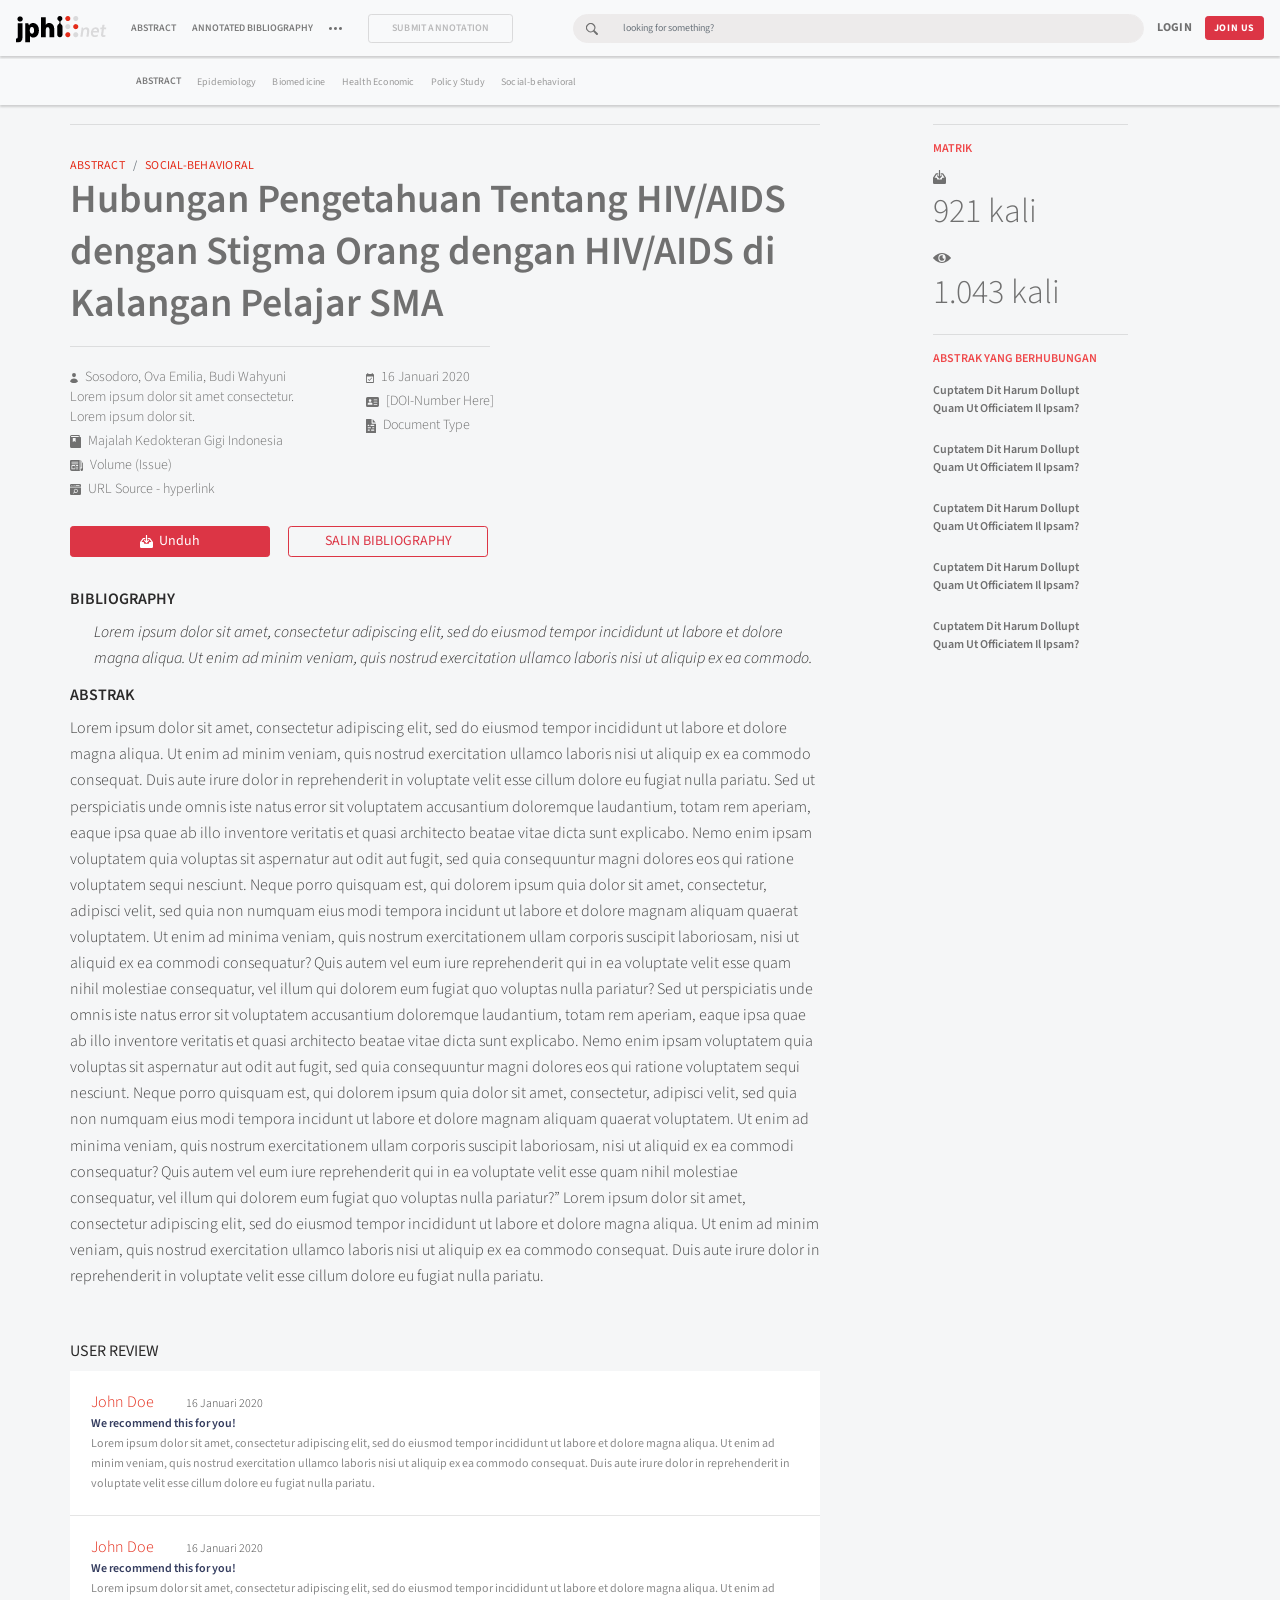
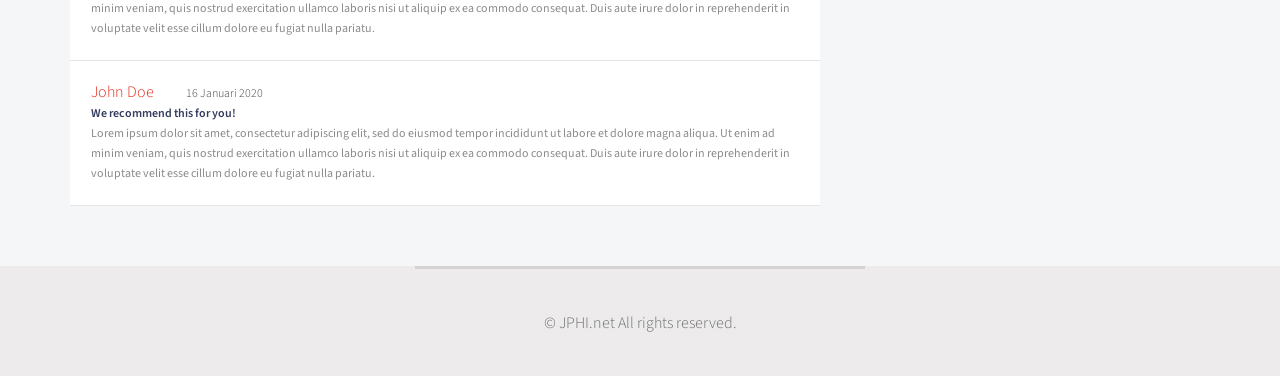
==== abstract-detail.html @ 27f38711 "update" ====
<!doctype html>
<html lang="en">
  <head>
    <!-- Required meta tags -->
    <meta charset="utf-8">
    <meta name="viewport" content="width=device-width, initial-scale=1, shrink-to-fit=no">

    <!-- Bootstrap CSS -->
    <link rel="stylesheet" href="https://stackpath.bootstrapcdn.com/bootstrap/4.4.1/css/bootstrap.min.css" integrity="sha384-Vkoo8x4CGsO3+Hhxv8T/Q5PaXtkKtu6ug5TOeNV6gBiFeWPGFN9MuhOf23Q9Ifjh" crossorigin="anonymous">
    
    <!-- my css -->
		<link rel="stylesheet" href="css/index.css">
		<link rel="stylesheet" href="css/detail.css">
    <link rel="stylesheet" href="css/header-footer.css">

    <!-- font source Sans pro -->
    <link href="https://fonts.googleapis.com/css?family=Source+Sans+Pro:200,200i,300,300i,400,400i,600,600i,700,700i,900,900i&display=swap" rel="stylesheet">
    <title>DETAIL</title>
 

  </head>

  <body>

      <!-- header 1 -->
      <nav class="navbar navbar-expand-lg navbar-light bg-light main-nav">
        <a class="navbar-brand" href="index.html">
          <img src="img/logo/Group 12.png" alt="" srcset="">
        </a>
        <button class="navbar-toggler" type="button" data-toggle="collapse" data-target="#navbarSupportedContent" aria-controls="navbarSupportedContent" aria-expanded="false" aria-label="Toggle navigation">
          <span class="navbar-toggler-icon"></span>
        </button>
      
        <div class="collapse navbar-collapse" id="navbarSupportedContent">
          <ul class="navbar-nav mr-auto">
            <li class="nav-item active">
              <a class="nav-link" href="#">ABSTRACT <span class="sr-only">(current)</span></a>
            </li>
            <li class="nav-item">
              <a class="nav-link" href="#">ANNOTATED BIBLIOGRAPHY </a>
            </li>
            <li class="nav-item">
              <a class="nav-link" href="#"><img src="img/Group 13.png" alt="" srcset=""></a>
            </li>
            <button type="button" class="btn btn-outline-secondary btn-sm">SUBMIT ANNOTATION</button>
          </ul>
          <form class="form-inline my-2 my-lg-0 w-50 ">
            <div class="input-group">
              <div class="input-group-prepend">
                <div class="input-group-text "><i><img src="img/search-icon.svg" alt=""></i></div>
              </div>
              <input type="search" class="form-control "  placeholder="looking for something?">
            </div>
          </form>
          <button type="button" class="btn btn-link ">LOGIN</button>
          <button type="button" class="btn btn-danger btn-sm btn-join-us">JOIN US</button>
        </div>
      </nav>
      <!-- end header 1 -->
  
      <!-- header 2 -->
      <nav class="navbar navbar-expand-lg navbar-light bg-light sub-nav">
        <button class="navbar-toggler" type="button" data-toggle="collapse" data-target="#navbarSupportedContent" aria-controls="navbarSupportedContent" aria-expanded="false" aria-label="Toggle navigation">
          <span class="navbar-toggler-icon"></span>
        </button>
      
        <div class="collapse navbar-collapse" id="navbarSupportedContent">
          <ul class="navbar-nav mr-auto">
            <li class="nav-item active">
              <a class="nav-link" href="#">ABSTRACT <span class="sr-only">(current)</span></a>
            </li>
            <li class="nav-item">
              <a class="nav-link" href="Epidemiology.html">Epidemiology</a>
            </li>
            <li class="nav-item">
              <a class="nav-link" href="#">Biomedicine</a>
            </li>
            <li class="nav-item">
              <a class="nav-link" href="#">Health Economic</a>
            </li>
            <li class="nav-item">
              <a class="nav-link" href="#">Policy Study</a>
            </li>
            <li class="nav-item">
              <a class="nav-link" href="#">Social-behavioral</a>
            </li>
           
          </ul>
          <ul class="navbar-nav ml-auto popular-search">
            <li class="nav-item active">
              <a class="nav-link" href="#">POPULAR SEARCH <span class="sr-only">(current)</span></a>
            </li>
            <li class="nav-item">
              <a class="nav-link" href="#">Epidemiology</a>
            </li>
            <li class="nav-item">
              <a class="nav-link" href="#">Biomedicine</a>
            </li>
            <li class="nav-item">
              <a class="nav-link" href="#">Health Economic</a>
            </li>
            <li class="nav-item">
              <a class="nav-link" href="#">Policy Study</a>
            </li>
            <li class="nav-item">
              <a class="nav-link" href="#">Social-behavioral</a>
            </li>
          </ul>
        </div>
      </nav>
      <!-- end header 2 -->
    
      <section class="artikel">
        <div class="container">
					<div class="row">
						<div class="col-md-8">
							<hr>

							<!-- Nav -->
							<nav aria-label="breadcrumb">
								<ol class="breadcrumb">
									<li class="breadcrumb-item">ABSTRACT</li>
									<li class="breadcrumb-item active" aria-current="page">SOCIAL-BEHAVIORAL</li>
								</ol>
							</nav>
							<!-- END NAV -->

							<h1>Hubungan Pengetahuan Tentang HIV/AIDS dengan Stigma Orang dengan HIV/AIDS di Kalangan Pelajar SMA</h1>
              <hr class="space-title">
              <div class="d-flex bd-highlight">
                <div class="bd-highlight mr-5 w-30 ">
                  <ul class="list-unstyled ">
                    <li class="list-item"><i><img src="img/autor.svg" alt="" srcset=""></i>Sosodoro, Ova Emilia,  Budi Wahyuni Lorem  ipsum  dolor sit amet consectetur.  Lorem  ipsum dolor sit.</li>
                    <li class="list-item"><i><img src="img/majalah.svg" alt="" srcset=""></i>Majalah Kedokteran Gigi Indonesia </li>
                    <li class="list-item"><i><img src="img/newspaper.svg" alt="" srcset=""></i>Volume (Issue)</li>
                    <li class="list-item"><i><img src="img/website.svg" alt="" srcset=""></i>URL Source - hyperlink</li>
                  </ul>
                </div>
                <div class="bd-highlight mb-auto">
                  <ul class="list-unstyled">
                    <li class="list-item"><i><img src="img/date.svg" alt="" srcset=""></i>16 Januari 2020</li>
                    <li class="list-item"><i><img src="img/id-card.svg" alt="" srcset=""></i>[DOI-Number Here]</li>
                    <li class="list-item"><i><img src="img/document.svg" alt="" srcset=""></i>Document Type</li>
                  </ul>
                </div>
              </div>
              <!-- <ul class="list-unstyled">
                <li class="list-item" id="autor"><i><img src="img/autor.svg" alt="" srcset=""></i>Sosodoro, Ova Emilia, Budi Wahyuni Lorem ipsum dolor sit Lorem, ipsum dolor. amet consectetur. Lorem ipsum dolor sit.</li>
              </ul> -->
							<button type="button" class="btn btn-danger btn-sm"><i><img src="img/download-light.svg" alt="" srcset=""></i>Unduh</button>
              <button type="button" class="btn btn-outline-danger btn-sm">SALIN BIBLIOGRAPHY</button>
              <h6 class="biblio">BIBLIOGRAPHY</h6>
              <p class="p-biblio pl-4">
                Lorem ipsum dolor sit amet, consectetur adipiscing elit, sed do eiusmod tempor incididunt ut labore et dolore magna aliqua. Ut enim ad minim veniam, quis nostrud exercitation ullamco laboris nisi ut aliquip ex ea commodo.
              </p>
							<h6 class="abstrak">ABSTRAK</h6>
							<p>Lorem ipsum dolor sit amet, consectetur adipiscing elit, sed do eiusmod tempor incididunt ut labore et dolore 
								magna aliqua. Ut enim ad minim veniam, quis nostrud exercitation ullamco laboris nisi ut aliquip ex ea commodo 
								consequat. Duis aute irure dolor in reprehenderit in voluptate velit esse cillum dolore eu fugiat nulla pariatu.
								
								Sed ut perspiciatis unde omnis iste natus error sit voluptatem accusantium doloremque laudantium, totam rem 
								aperiam, eaque ipsa quae ab illo inventore veritatis et quasi architecto beatae vitae dicta sunt explicabo. Nemo 
								enim ipsam voluptatem quia voluptas sit aspernatur aut odit aut fugit, sed quia consequuntur magni dolores eos 
								qui ratione voluptatem sequi nesciunt. Neque porro quisquam est, qui dolorem ipsum quia dolor sit amet, 
								consectetur, adipisci velit, sed quia non numquam eius modi tempora incidunt ut labore et dolore magnam 
								aliquam quaerat voluptatem. Ut enim ad minima veniam, quis nostrum exercitationem ullam corporis suscipit 
								laboriosam, nisi ut aliquid ex ea commodi consequatur? Quis autem vel eum iure reprehenderit qui in ea voluptate 
								velit esse quam nihil molestiae consequatur, vel illum qui dolorem eum fugiat quo voluptas nulla pariatur? Sed ut 
								perspiciatis unde omnis iste natus error sit voluptatem accusantium doloremque laudantium, totam rem aperiam, 
								eaque ipsa quae ab illo inventore veritatis et quasi architecto beatae vitae dicta sunt explicabo. Nemo enim ipsam 
								voluptatem quia voluptas sit aspernatur aut odit aut fugit, sed quia consequuntur magni dolores eos qui ratione 
								voluptatem sequi nesciunt. Neque porro quisquam est, qui dolorem ipsum quia dolor sit amet, consectetur, 
								adipisci velit, sed quia non numquam eius modi tempora incidunt ut labore et dolore magnam aliquam quaerat 
								voluptatem. Ut enim ad minima veniam, quis nostrum exercitationem ullam corporis suscipit laboriosam, nisi ut 
								aliquid ex ea commodi consequatur? Quis autem vel eum iure reprehenderit qui in ea voluptate velit esse quam 
								nihil molestiae consequatur, vel illum qui dolorem eum fugiat quo voluptas nulla pariatur?”
								
								Lorem ipsum dolor sit amet, consectetur adipiscing elit, sed do eiusmod tempor incididunt ut labore et dolore 
								magna aliqua. Ut enim ad minim veniam, quis nostrud exercitation ullamco laboris nisi ut aliquip ex ea commodo 
								consequat. Duis aute irure dolor in reprehenderit in voluptate velit esse cillum dolore eu fugiat nulla pariatu.
                </p>
              <section id="user-review">
                <h4 class="user-review-title">USER REVIEW</h4>
                 <div class="user-review">
                   <ul class="list-unstyled list-inline">
                     <li class="user list-inline-item">John Doe</li>
                     <li class="date list-inline-item">16 Januari 2020</li>
                   </ul>
                   <p> <span>We recommend this for you!</span> <br>  
                    Lorem ipsum dolor sit amet, consectetur adipiscing elit, sed do eiusmod tempor incididunt ut labore et dolore magna aliqua. Ut enim ad 
                    minim veniam, quis nostrud exercitation ullamco laboris nisi ut aliquip ex ea commodo consequat. Duis aute irure dolor in reprehenderit in 
                    voluptate velit esse cillum dolore eu fugiat nulla pariatu.</p>
                    <hr>
                 </div>
                 <div class="user-review">
                  <ul class="list-unstyled list-inline">
                    <li class="user list-inline-item">John Doe</li>
                    <li class="date list-inline-item">16 Januari 2020</li>
                  </ul>
                  <p> <span>We recommend this for you!</span> <br> 
                   Lorem ipsum dolor sit amet, consectetur adipiscing elit, sed do eiusmod tempor incididunt ut labore et dolore magna aliqua. Ut enim ad 
                   minim veniam, quis nostrud exercitation ullamco laboris nisi ut aliquip ex ea commodo consequat. Duis aute irure dolor in reprehenderit in 
                   voluptate velit esse cillum dolore eu fugiat nulla pariatu.</p>
                   <hr>
                </div> 
                <div class="user-review">
                  <ul class="list-unstyled list-inline">
                    <li class="user list-inline-item">John Doe</li>
                    <li class="date list-inline-item">16 Januari 2020</li>
                  </ul>
                  <p> <span>We recommend this for you!</span> <br> 
                   Lorem ipsum dolor sit amet, consectetur adipiscing elit, sed do eiusmod tempor incididunt ut labore et dolore magna aliqua. Ut enim ad 
                   minim veniam, quis nostrud exercitation ullamco laboris nisi ut aliquip ex ea commodo consequat. Duis aute irure dolor in reprehenderit in 
                   voluptate velit esse cillum dolore eu fugiat nulla pariatu.</p>
                   <hr>
                </div>  
              </section>
            </div>
            


						<!-- MATRIK -->
						<div class="col-md-2 offset-md-1 matrik">
							<hr>
							<h5 >MATRIK</h5>
							<i><img src="img/download-matrik.svg" alt="" srcset=""></i>
							<h3>921 kali</h3>
							<i><img src="img/eye.svg" alt="" srcset=""></i>
							<h3>1.043 kali</h3>
							<hr>
							<h5 class="abstrak">ABSTRAK YANG BERHUBUNGAN</h5>
							<h6>Cuptatem Dit Harum Dollupt 
								Quam Ut Officiatem Il Ipsam?
							</h6>
							<h6>Cuptatem Dit Harum Dollupt 
								Quam Ut Officiatem Il Ipsam?
							</h6>
							<h6>Cuptatem Dit Harum Dollupt 
								Quam Ut Officiatem Il Ipsam?
							</h6>
							<h6>Cuptatem Dit Harum Dollupt 
								Quam Ut Officiatem Il Ipsam?
							</h6>
							<h6>Cuptatem Dit Harum Dollupt 
								Quam Ut Officiatem Il Ipsam?
							</h6>
						</div>
						<!-- END MATRIK -->
					</div>
        </div>
      </section>
      

    <!-- footer -->
    <footer>
      <div class="container">
        <hr>
        <div class="row justify-content-md-center ">
          <div class="col-md-auto align-items-center">
            <h3>© JPHI.net All rights reserved.</h3>
          </div>
        </div>
      </div>
    </footer>
    <!-- end footer -->
			
			<script src="https://code.jquery.com/jquery-3.4.1.slim.min.js" integrity="sha384-J6qa4849blE2+poT4WnyKhv5vZF5SrPo0iEjwBvKU7imGFAV0wwj1yYfoRSJoZ+n" crossorigin="anonymous"></script>
			<script src="https://cdn.jsdelivr.net/npm/popper.js@1.16.0/dist/umd/popper.min.js" integrity="sha384-Q6E9RHvbIyZFJoft+2mJbHaEWldlvI9IOYy5n3zV9zzTtmI3UksdQRVvoxMfooAo" crossorigin="anonymous"></script>
			<script src="https://stackpath.bootstrapcdn.com/bootstrap/4.4.1/js/bootstrap.min.js" integrity="sha384-wfSDF2E50Y2D1uUdj0O3uMBJnjuUD4Ih7YwaYd1iqfktj0Uod8GCExl3Og8ifwB6" crossorigin="anonymous"></script>
  </body>
---- css/index.css ----
body{
    font-family: 'Source Sans Pro'; 
    background-color: #F5F6F7 !important;
}

#homepage{
    background-color: #F5F6F7 !important;
}


/* LANDING */
.jumbotron{
    background-image: url(/img/landing-index.png);
    height: 528px;
}

.landing .container-fluid{
    padding-left: 0;
    padding-right: 0;
}

.landing .media-body h5{
    font-family: 'Source Sans Pro';
    font-size: 12px;
    font-weight: 600;
    font-stretch: normal;
    font-style: normal;
    line-height: 1.42;
    letter-spacing: normal;
    text-align: left;
    color: #68b4d0;
}

.landing .media-body h1{
    font-family: 'Source Sans Pro';
    font-size: 64px;
    font-weight: 300;
    line-height: 1.44;
    text-align: left;
    color: #ffffff !important;
} 

.landing .media-body h6{
    font-family: 'Source Sans Pro';
    font-size: 10px;
    font-weight: 600;
    line-height: 1.3;
    text-align: right;
    color: #ffffff !important ;
}

.landing .landing-title{
    font-family: 'Source Sans Pro';
    font-size: 12px;
    line-height: 1.33;
    text-align: left;
    color: #ffffff !important;
}

.landing .title{
    margin-top: 84px;
}

.landing .media h1 {
    margin-bottom: 0;
}

.landing .media h5 {
    margin-bottom: 0;
}


.landing input{
    font-family: 'Source Sans Pro';
    font-size: 16px;
    line-height: 1.38;
    color: #7b7b7b !important;
}

.landing .read-more h6{
    font-family: 'Source Sans Pro';
    margin-top: 90px;
    font-size: 10px;
    font-weight: 600;
    line-height: 1.3;
    color: #edebeb !important;
    margin-bottom: auto;
}

.landing .read-more h6 span{
    font-family: 'Source Sans Pro';
    font-size: 10px;
    font-weight: normal;
    line-height: 1.3;
    color: #edebeb !important;
}
/* 
.landing .co-md-2{
    padding-left: 0 !important;
    padding-right: 0 !important;
} */

.main-search{
    margin-top: 35px;
}

 .main-search .input-group-text{
    background-color: #ffffff;
    border-top-left-radius:20px ;
    border-bottom-left-radius: 20px;
    border-color: #ffffff;
}

.main-search .form-control{
    border-top-right-radius: 20px;
    border-bottom-right-radius: 20px;
    border-color: #ffffff;
}
/* END LANDING */

/* NEW ENTRY */
.new-entry h3{
    font-family: 'Source Sans Pro';
    font-size: 24px;
    font-weight: bold;
    line-height: 1.46;
    text-align: left;
    color: #32a4ce !important;
}

.new-entry img{
    width: 11px;
}

.new-entry button{
    height: 24px;
    font-family: 'Source Sans Pro';
    font-size: 10px;
    line-height: 1.6;
    text-align: left;
    color: #ffffff !important;
    border-radius: 20px;
}

.new-entry .card-title{
    font-family: 'Source Sans Pro';
    font-size: 20px;
    font-weight: 600;
    line-height: 1.25;
    color: #707070 !important;
    margin-bottom: 12px;
}

.new-entry a:hover{
    font-family: 'Source Sans Pro';
    font-size: 20px;
    font-weight: 600;
    line-height: 1.25;
    color: #fc695a !important;
}

.new-entry a{
    font-family: 'Source Sans Pro';
    font-size: 20px;
    font-weight: 600;
    line-height: 1.25;
    color: #707070 !important;
    margin-bottom: 12px;
}

.new-entry .card-footer a:hover{
    font-family: 'Source Sans Pro';
    font-size: 13px;
    font-weight: 600;
    font-stretch: normal;
    font-style: normal;
    line-height: 1.38;
    letter-spacing: normal;
    text-align: left;
    color: #ef494b;
}

.new-entry .card-footer a{
    font-family: 'Source Sans Pro';
    font-size: 13px;
    font-weight: 600;
    font-stretch: normal;
    font-style: normal;
    line-height: 1.38;
    letter-spacing: normal;
    text-align: left;
    color: #ef494b;
    
}

/* .new-entry ul img{
    padding-right: 0.6%;
} */

.new-entry ul a{
    padding-left: 6.4px
}

.new-entry .autor{
    margin-bottom: 0;
}

.new-entry .autor ,.new-entry .date{
    font-family: 'Source Sans Pro';
    font-size: 12px;
    font-weight: 300;
    line-height: 1.42;
    text-align: left;
    color: #707070 !important;
}

.new-entry p{
    font-family: 'Source Sans Pro';
    font-size: 14px;
    font-weight: 300;
    line-height: 1.43;
    color: #707070 !important;
}

.new-entry .list-inline{
    font-family: 'Source Sans Pro';
    font-size: 10px;
    font-weight: 600;
    line-height: 1.3;
    color: #707070 !important;
}

.new-entry .card-body{
    padding: 0;

}

.new-entry .card{
    border: 0;
}

.new-entry .card-footer{
    background-color: #F5F6F7;
    border: 0;
    padding-left: 0;
}

.new-entry .card{
    background-color: #F5F6F7;
}

/* END NEW ENTRY */

/* PAGINATIO */
.pagination .page-link{
    border: 0;
    font-size: 12px;
    line-height: 1.42;
    color: #707070 !important;
}
/* END PAGINATIO */

/* FOOTER */
footer hr{
    width: 450px;
    border-top-width: 3px;
    margin-bottom: 0;
    margin-top: 0;
    padding-bottom: 0;
    padding-top: 0;
}
/* END FOOTER */
---- css/detail.css ----
.navbar{
    box-shadow: 0 2px 2px 0 rgba(0, 0, 0, 0.16) !important;
    margin-bottom: 3px;
}

.sub-nav{
    padding-left: 10%;
}


.popular-search {
    display:none;
}


.artikel .container{
    padding-left: 0;
    padding-right: 0;
}

.artikel .breadcrumb{
    background-color: transparent !important;
    padding-left: 0;
    margin-bottom: 0;
    padding-bottom: 0;
}

.artikel .breadcrumb-item{
    font-family: 'Source Sans Pro';  
    font-size: 12px;
    font-weight: normal;
    font-stretch: normal;
    font-style: normal;
    line-height: 1.42;
    letter-spacing: 0.24px;
    text-align: left;
    color: #e42c1a;
}

.artikel h1{
    font-family: 'Source Sans Pro';
    font-size: 40px;
    font-weight: 600;
    line-height: 1.3;
    color: #707070;
}

.artikel .space-title{
    width: 420px;
    margin-left: 0;
}

.artikel li{
    font-family: 'Source Sans Pro';
    font-size: 14px;
    font-weight: 300;
    line-height: 1.43;
    color: #707070;
}

.artikel li{
    padding-top: 4px;
}

.artikel .w-30{
    width: 33%;
}

.artikel #autor{
    padding-top: 0;
}

.artikel li i{
    padding-right: 6.8px;
}

.artikel .btn-danger, .artikel .btn-outline-danger{
    width: 200px;
    margin-right: 15px;
    margin-top: 27px;
}

.artikel button img{
    padding-right: 6.4px;
}

.artikel h6{
    font-family: 'Source Sans Pro';
    font-size: 16px;
    font-weight: 600;
    line-height: 1.5;
    text-align: left;
    color: #2b2a2a;
}

.artikel #annotated{
    margin-top: 44px;
}

.artikel .p-biblio{
    font-family: 'Source Sans Pro';
    font-size: 16px;
    font-stretch: normal;
    font-style: italic;
    line-height: 1.63;
    letter-spacing: normal;
    text-align: left;
    color: #2b2a2a;
    margin-bottom: 0;
}

.artikel p{
    font-family: 'Source Sans Pro';
    font-size: 16px;
    font-weight: 300;
    line-height: 1.63;
    color: #434343;
    margin-bottom: 50px;
}

.artikel .biblio{
    margin-top: 30px;
}

.artikel .abstrak{
    margin-top: 12px;
}

.artikel ul{
    margin-bottom: 0;
}

.artikel ul .annotated{
    font-family: 'Source Sans Pro';
    font-size: 16px;
    font-weight: 300;
    font-stretch: normal;
    font-style: normal;
    line-height: 1.38;
    letter-spacing: normal;
    text-align: right;
    color: #434343;
}

.artikel ul .user{
    font-family: 'Source Sans Pro';
    font-size: 16px;
    font-weight: 300;
    font-stretch: normal;
    font-style: normal;
    line-height: 1.38;
    letter-spacing: normal;
    text-align: right;
    color: #e42c1a;
}

.artikel ul .institusi{
    font-family: 'Source Sans Pro';
    font-size: 16px;
    font-weight: 300;
    font-stretch: normal;
    font-style: italic;
    line-height: 1.38;
    letter-spacing: normal;
    text-align: right;
    color: #2b2a2a;
}

.matrik{
    padding-left: 0;
    padding-right: 0;
}

.matrik h5{
    font-family: 'Source Sans Pro';
    font-size: 12px;
    font-weight: 600;
    line-height: 1.25;
    color: #EF494B;
}

.matrik h3{
    font-family: 'Source Sans Pro';
    font-size: 34px;
    font-weight: 300;
    line-height: 1.44;
    color: #707070;  
}

.matrik .abstrak{
    margin-bottom: 16px;
}

.matrik h6{
    font-family: 'Source Sans Pro';
    font-size: 12px;
    line-height: 1.5;
    color: #707070;
    padding-right: 10%;
    margin-bottom: 23px;
    margin-top: 0;
}

#user-review{
    margin-bottom: 60px;
}

.user-review h4{
    font-family: 'Source Sans Pro';
    font-size: 16px;
    font-weight: normal;
    font-stretch: normal;
    font-style: normal;
    line-height: 1.5;
    letter-spacing: normal;
    text-align: left;
    color: #2b2a2a;
}

.user-review {
    background-color: #ffffff;
    /* padding: 21px; */
    /* border-top: 1px solid #707070; */
    /* border-bottom: 1px solid #707070; */
}

.user-review-title{
    font-family: 'Source Sans Pro';
    font-size: 16px;
    font-weight: normal;
    font-stretch: normal;
    font-style: normal;
    line-height: 1.5;
    letter-spacing: normal;
    text-align: left;
    color: #2b2a2a;
}

.user-review .user{
    font-family: 'Source Sans Pro';
    font-size: 12px;
    font-weight: normal;
    font-stretch: normal;
    font-style: normal;
    line-height: 2;
    letter-spacing: normal;
    text-align: left;
    color: #e42c1a;
}

.user-review .date{
    font-family: 'Source Sans Pro';
    font-size: 12px;
    font-weight: 300;
    font-stretch: normal;
    font-style: normal;
    line-height: 1.42;
    letter-spacing: normal;
    text-align: left;
    color: #434343;
}

.user-review p{
    font-family: 'Source Sans Pro';
    font-size: 12px;
    font-weight: normal;
    font-stretch: normal;
    font-style: normal;
    line-height: 1.67;
    letter-spacing: normal;
    text-align: left;
    color: #8b8b8b;
    margin-bottom: 0;
    padding-bottom: 21px;
}

.user-review p,  .user-review .user{
    padding-left: 21px;
    padding-right: 21px;
}

.user-review p span {
    font-family: 'Source Sans Pro';
    font-size: 12px;
    font-weight: 600;
    font-stretch: normal;
    font-style: normal;
    line-height: 1.67;
    letter-spacing: normal;
    text-align: left;
    color: #353d5f;
}

.user-review ul{
   padding-top: 16px;
}

.user-review hr{
    margin: 0;
}
---- css/header-footer.css ----
/* ################### HEADER ################# */
.navbar-light .navbar-nav .active>.nav-link{
    font-family: 'Source Sans Pro';
    font-size: 10px;
    font-weight: 600;
    font-stretch: normal;
    font-style: normal;
    line-height: 1.3;
    letter-spacing: normal;
    text-align: left;
    color: #7b7b7b !important;
    /* border-bottom: 1px solid black; */
}

.main-nav .nav-link{
    font-family: 'Source Sans Pro';
    font-size: 10px;
    font-weight: 600;
    line-height: 1.3;
    color: #7b7b7b !important;
  }

.main-nav .btn-link{
    font-family: 'Source Sans Pro';
    font-size: 12px;
    font-weight: bold;
    line-height: 1.42;
    letter-spacing: 0.24px;
    text-align: left;
    color: #707070;
}

.main-nav .img-profil{
    width: 50px;
    border-radius: 50%;
}

.main-nav .btn-profil{
    font-family: 'Source Sans Pro';
    font-size: 12px;
    font-weight: bold;
    font-stretch: normal;
    font-style: normal;
    line-height: 1.42;
    letter-spacing: 0.24px;
    text-align: left;
    color: #707070;
}

.main-nav .btn-join-us{
    font-family: 'Source Sans Pro';
    font-size: 10px;
    font-weight: bold;
    line-height: 1.4;
    letter-spacing: 0.6px;
    text-align: left;
    color: #ffffff;
}


 .main-nav .btn-outline-secondary{
    padding-right: 23px;
    padding-left: 23px;
    font-family: 'Source Sans Pro';
    font-size: 10px;
    font-weight: 600;
    line-height: 1.3;
    letter-spacing: 0.2px;
    color: #b9b9ba !important;
    border-color: #dadadb !important;
    margin-left: 18px;
 }

 .main-nav .input-group{
     width: 100%;
 }

 .main-nav input , .main-nav .input-group-text{
    font-family: 'Source Sans Pro';
    font-size: 10px;
    line-height: 1.4;
    color: #7b7b7b !important;
    background-color: #edebeb;
    border-top-left-radius: 20px;
    border-bottom-left-radius: 20px;
    border-color: #edebeb; ;
 }

 .sub-nav .nav-link{
    font-family: 'Source Sans Pro';
    font-size: 10px;
    line-height: 1.4;
    letter-spacing: 0.2px;
    text-align: left;
    color: #9b9b9b !important;
    
}

.main-nav .form-control{
    border-top-right-radius: 20px;
    border-bottom-right-radius: 20px;
}




/* ###################### END HEADER ################################## */

/* FOOTER */
footer{
    background-color: #edebeb;
    height: 110px;
}

footer h3{
    -webkit-backdrop-filter: blur(30px);
    backdrop-filter: blur(30px);
    font-family: 'Source Sans Pro';
    font-size: 16px;
    font-weight: 300;
    text-align: left;
    color: #707070 !important;
    margin-top: 45px;
}
/* END FOOTER */
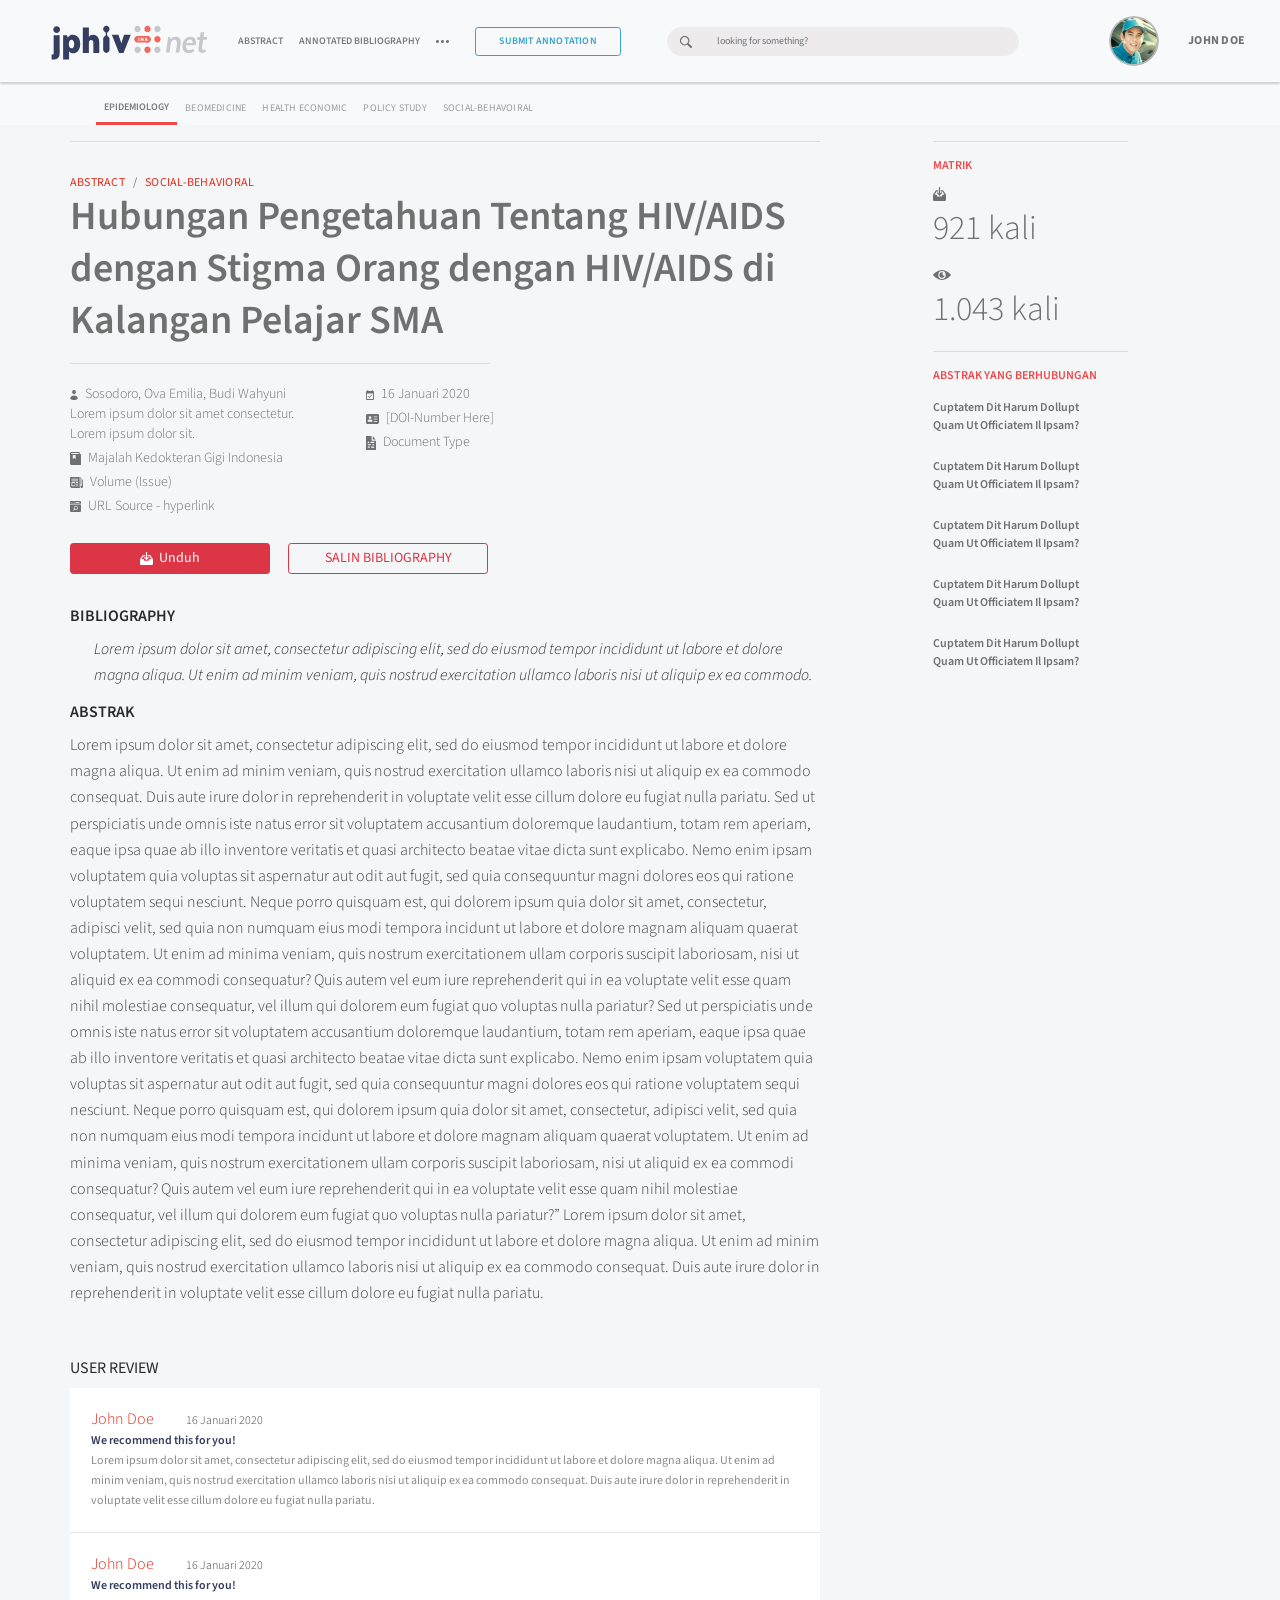
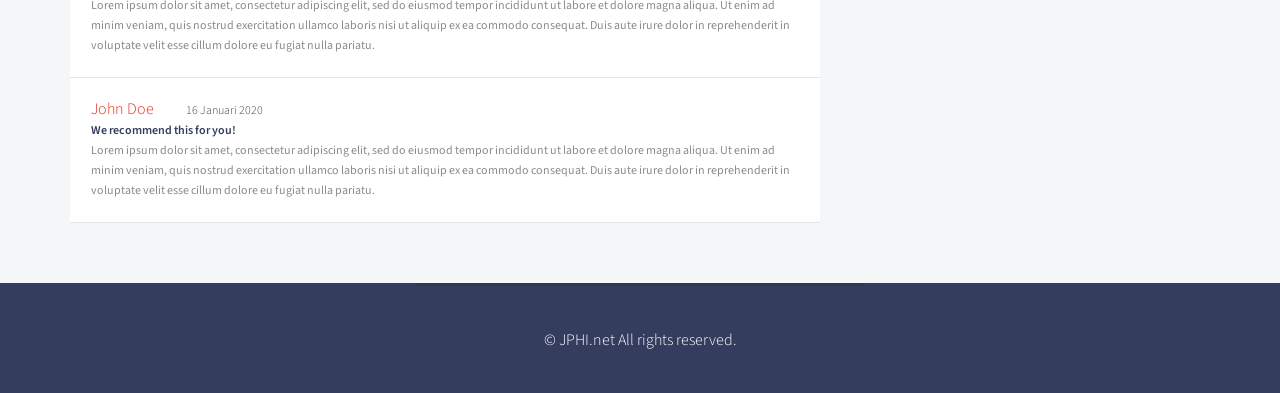
==== commit d0bf8189: "fix navbar" ====
--- a/abstract-detail.html
+++ b/abstract-detail.html
@@ -15,7 +15,7 @@
 
     <!-- font source Sans pro -->
     <link href="https://fonts.googleapis.com/css?family=Source+Sans+Pro:200,200i,300,300i,400,400i,600,600i,700,700i,900,900i&display=swap" rel="stylesheet">
-    <title>DETAIL</title>
+    <title>Abstract Detail</title>
  
 
   </head>
@@ -25,8 +25,69 @@
       <!-- header 1 -->
       <nav class="navbar navbar-expand-lg navbar-light bg-light main-nav">
         <a class="navbar-brand" href="index.html">
-          <img src="img/logo/Group 12.png" alt="" srcset="">
+          <img src="img/logo//JPHIV-INA_LOGO.svg" alt="" srcset="">
         </a>
+        <button class="navbar-toggler" type="button" data-toggle="collapse" data-target="#navbarSupportedContent" aria-controls="navbarSupportedContent" aria-expanded="false" aria-label="Toggle navigation">
+          <span class="navbar-toggler-icon"></span>
+        </button>
+      
+        <div class="collapse navbar-collapse" id="navbarSupportedContent">
+          <ul class="navbar-nav">
+            <li class="nav-item active">
+              <a class="nav-link" href="Abstract.html">ABSTRACT <span class="sr-only">(current)</span></a>
+            </li>
+            <li class="nav-item">
+              <a class="nav-link" href="annotated.html">ANNOTATED BIBLIOGRAPHY </a>
+            </li>
+            <li class="nav-item"><div class="dropdown show dropdown-annotated">
+              <a class="nav-link dropdown-toggle" role="button" id="dropdownAnnotatedLink" data-toggle="dropdown" aria-haspopup="true" aria-expanded="false" href="#"><img src="img/Group 13.png" alt="" srcset=""></a>
+              <div class="dropdown-menu" aria-labelledby="dropdownAnnotatedLink">
+                <a class="dropdown-item" href="overview.html">OVERVIEW</a>
+                <div class="dropdown-divider"></div>
+                <a class="dropdown-item" href="#">PRIVACY POLICY</a>
+                <div class="dropdown-divider"></div>
+                <a class="dropdown-item" href="#">TERMS OF SERVICE</a>
+                <div class="dropdown-divider"></div>
+                <a class="dropdown-item" href="#">FAQ</a>
+                <div class="dropdown-divider"></div>
+                <a class="dropdown-item" href="search-result-page.html">Search Result Page</a>
+                <div class="dropdown-divider"></div>
+                <a class="dropdown-item" href="search-result-tag.html">Search Tag Result Page</a>
+                <div class="dropdown-divider"></div>
+                <a class="dropdown-item" href="abstract-detail.html">Abstract Detail</a>
+                <div class="dropdown-divider"></div>
+                <a class="dropdown-item" href="annotated-detail.html">Annotated Detail</a>
+              </div>
+            </div>
+            </li>
+            <button type="button" class="btn btn-outline-secondary btn-sm">SUBMIT ANNOTATION</button>
+          </ul>
+          <form class="form-inline my-2 my-lg-0 " id="search-main-nav">
+            <div class="input-group">
+              <div class="input-group-prepend">
+                <div class="input-group-text "><i><img src="img/search-icon.svg" alt=""></i></div>
+              </div>
+              <input type="search" class="form-control "  placeholder="looking for something?">
+            </div>
+          </form>
+          
+          <div class="dropdown show dropdown-img-profil">
+            <a class="nav-link dropdown-toggle" role="button" id="dropdownAnnotatedLink" data-toggle="dropdown" aria-haspopup="true" aria-expanded="false" href="#"><img class="img-profil" src="img/img-profil.jpg" alt="" srcset=""></a>
+            <div class="dropdown-menu" aria-labelledby="dropdownAnnotatedLink">
+              <a class="dropdown-item" href="#">PROFILE</a>
+              <div class="dropdown-divider"></div>
+              <a class="dropdown-item" href="#">LOG OUT</a>
+            </div>
+          </div>
+          <button type="button" class="btn btn-link btn-profil ">JOHN DOE</button>
+        </div>
+      </nav>
+      <!-- end header 1 -->
+  
+    <!-- header 2 -->
+    <nav class="navbar navbar-expand-lg navbar-light bg-light sub-nav">
+      <div class="container">
+
         <button class="navbar-toggler" type="button" data-toggle="collapse" data-target="#navbarSupportedContent" aria-controls="navbarSupportedContent" aria-expanded="false" aria-label="Toggle navigation">
           <span class="navbar-toggler-icon"></span>
         </button>
@@ -34,57 +95,20 @@
         <div class="collapse navbar-collapse" id="navbarSupportedContent">
           <ul class="navbar-nav mr-auto">
             <li class="nav-item active">
-              <a class="nav-link" href="#">ABSTRACT <span class="sr-only">(current)</span></a>
-            </li>
-            <li class="nav-item">
-              <a class="nav-link" href="#">ANNOTATED BIBLIOGRAPHY </a>
-            </li>
-            <li class="nav-item">
-              <a class="nav-link" href="#"><img src="img/Group 13.png" alt="" srcset=""></a>
-            </li>
-            <button type="button" class="btn btn-outline-secondary btn-sm">SUBMIT ANNOTATION</button>
-          </ul>
-          <form class="form-inline my-2 my-lg-0 w-50 ">
-            <div class="input-group">
-              <div class="input-group-prepend">
-                <div class="input-group-text "><i><img src="img/search-icon.svg" alt=""></i></div>
-              </div>
-              <input type="search" class="form-control "  placeholder="looking for something?">
-            </div>
-          </form>
-          <button type="button" class="btn btn-link ">LOGIN</button>
-          <button type="button" class="btn btn-danger btn-sm btn-join-us">JOIN US</button>
-        </div>
-      </nav>
-      <!-- end header 1 -->
-  
-      <!-- header 2 -->
-      <nav class="navbar navbar-expand-lg navbar-light bg-light sub-nav">
-        <button class="navbar-toggler" type="button" data-toggle="collapse" data-target="#navbarSupportedContent" aria-controls="navbarSupportedContent" aria-expanded="false" aria-label="Toggle navigation">
-          <span class="navbar-toggler-icon"></span>
-        </button>
-      
-        <div class="collapse navbar-collapse" id="navbarSupportedContent">
-          <ul class="navbar-nav mr-auto">
-            <li class="nav-item active">
-              <a class="nav-link" href="#">ABSTRACT <span class="sr-only">(current)</span></a>
-            </li>
-            <li class="nav-item">
-              <a class="nav-link" href="Epidemiology.html">Epidemiology</a>
-            </li>
-            <li class="nav-item">
-              <a class="nav-link" href="#">Biomedicine</a>
-            </li>
-            <li class="nav-item">
-              <a class="nav-link" href="#">Health Economic</a>
-            </li>
-            <li class="nav-item">
-              <a class="nav-link" href="#">Policy Study</a>
-            </li>
-            <li class="nav-item">
-              <a class="nav-link" href="#">Social-behavioral</a>
-            </li>
-           
+              <a class="nav-link" href="#">EPIDEMIOLOGY <span class="sr-only">(current)</span></a>
+            </li>
+            <li class="nav-item">
+              <a class="nav-link" href="#">BEOMEDICINE</a>
+            </li>
+            <li class="nav-item">
+              <a class="nav-link" href="#">HEALTH ECONOMIC</a>
+            </li>
+            <li class="nav-item">
+              <a class="nav-link" href="#">POLICY STUDY</a>
+            </li>
+            <li class="nav-item">
+              <a class="nav-link" href="#">SOCIAL-BEHAVOIRAL</a>
+            </li>
           </ul>
           <ul class="navbar-nav ml-auto popular-search">
             <li class="nav-item active">
@@ -107,8 +131,9 @@
             </li>
           </ul>
         </div>
-      </nav>
-      <!-- end header 2 -->
+      </div>
+    </nav>
+    <!-- end header 2 -->
     
       <section class="artikel">
         <div class="container">
--- a/css/index.css
+++ b/css/index.css
@@ -2,6 +2,15 @@
 body{
     font-family: 'Source Sans Pro'; 
     background-color: #F5F6F7 !important;
+}
+
+.main-nav .form-inline{
+    width: 30%;
+    margin-right: 0 !important;
+}
+
+.sub-nav{
+    padding-left: 3% !important;
 }
 
 #homepage{
@@ -94,6 +103,10 @@
     font-weight: normal;
     line-height: 1.3;
     color: #edebeb !important;
+}
+
+.landing .jumbotron-fluid{
+    border-bottom: 5px solid #fc695a;
 }
 /* 
 .landing .co-md-2{
--- a/css/detail.css
+++ b/css/detail.css
@@ -1,8 +1,3 @@
-.navbar{
-    box-shadow: 0 2px 2px 0 rgba(0, 0, 0, 0.16) !important;
-    margin-bottom: 3px;
-}
-
 .sub-nav{
     padding-left: 10%;
 }
--- a/css/header-footer.css
+++ b/css/header-footer.css
@@ -1,5 +1,100 @@
+body{
+    background-color: #F5F6F7;
+}
+
+.main-nav {
+    box-shadow: 0 2px 2px 0 rgba(0, 0, 0, 0.16) !important;
+    margin-bottom: 3px;
+}
+
+.main-nav .navbar-brand {
+    padding-left: 2%;
+}
+
+.main-nav .navbar-brand img{
+    width: 173.5px;
+}
+
+.main-nav ul {
+    margin-right: 1.5%;
+}
+
+.main-nav .form-inline{
+    width: 48%;
+    padding-left: 3%;
+    padding-right: 3%;
+}
+
+#search-main-nav{
+    margin-right: 4.2% !important;
+    width: 40%; 
+}
+
+.main-nav img{
+    margin-right: 1.5%;
+}
+
+.dropdown-toggle::after {
+    display: none;
+}
+
+.main-nav .dropdown-annotated .dropdown-menu{
+    /* opacity: 0.95; */
+    box-shadow: 3px 3px 4px 0 rgba(0, 0, 0, 0.17);
+    background-color: #353d5f;
+}
+
+.main-nav .dropdown-img-profil .dropdown-menu{
+    opacity: 0.75;
+    box-shadow: 3px 3px 4px 0 rgba(0, 0, 0, 0.12);
+    background-color: #fafafa;
+}
+
+.main-nav .dropdown-annotated .dropdown-item{
+    font-family: 'Source Sans Pro';
+    font-size: 12px;
+    font-weight: normal;
+    font-stretch: normal;
+    font-style: normal;
+    line-height: 1.42;
+    letter-spacing: 0.36px;
+    text-align: left;
+    color: #ffffff;
+}
+
+.main-nav .dropdown-img-profil .dropdown-item{
+    font-family: 'Source Sans Pro';
+    font-size: 12px;
+    font-weight: normal;
+    font-stretch: normal;
+    font-style: normal;
+    line-height: 1.42;
+    letter-spacing: 0.36px;
+    text-align: left;
+    color: #353d5f;
+}
+
+.main-nav .dropdown-annotated .dropdown-divider{
+    margin-left: 15%;
+    margin-right: 15%;
+}
+
+.main-nav .dropdown-img-profil .dropdown-divider{
+    margin-left: 15%;
+    margin-right: 15%;
+}
+
+.main-nav .dropdown-annotated .dropdown-item:hover{
+    color: black;
+}
+
+
+.sub-nav {
+    box-shadow: none;
+}
+
 /* ################### HEADER ################# */
-.navbar-light .navbar-nav .active>.nav-link{
+.sub-nav .navbar-nav .active>.nav-link{
     font-family: 'Source Sans Pro';
     font-size: 10px;
     font-weight: 600;
@@ -9,8 +104,17 @@
     letter-spacing: normal;
     text-align: left;
     color: #7b7b7b !important;
-    /* border-bottom: 1px solid black; */
-}
+    border-bottom: 3px solid #ef494b;
+}
+
+.sub-nav{
+    padding-bottom: 0;
+    padding-left: 0;
+}
+
+/* .navbar a img{
+    padding-right: 14%;
+} */
 
 .main-nav .nav-link{
     font-family: 'Source Sans Pro';
@@ -55,6 +159,7 @@
     letter-spacing: 0.6px;
     text-align: left;
     color: #ffffff;
+    margin-right: 2%;
 }
 
 
@@ -66,8 +171,8 @@
     font-weight: 600;
     line-height: 1.3;
     letter-spacing: 0.2px;
-    color: #b9b9ba !important;
-    border-color: #dadadb !important;
+    color: #32a4ce !important;
+    border-color: #32a4ce !important;
     margin-left: 18px;
  }
 
@@ -106,9 +211,13 @@
 
 /* ###################### END HEADER ################################## */
 
+.page-link{
+    background-color: #f5f6f7 !important;
+}
+
 /* FOOTER */
 footer{
-    background-color: #edebeb;
+    background-color: #353d5f;
     height: 110px;
 }
 
@@ -119,7 +228,7 @@
     font-size: 16px;
     font-weight: 300;
     text-align: left;
-    color: #707070 !important;
+    color: #ffffff !important;
     margin-top: 45px;
 }
 /* END FOOTER */
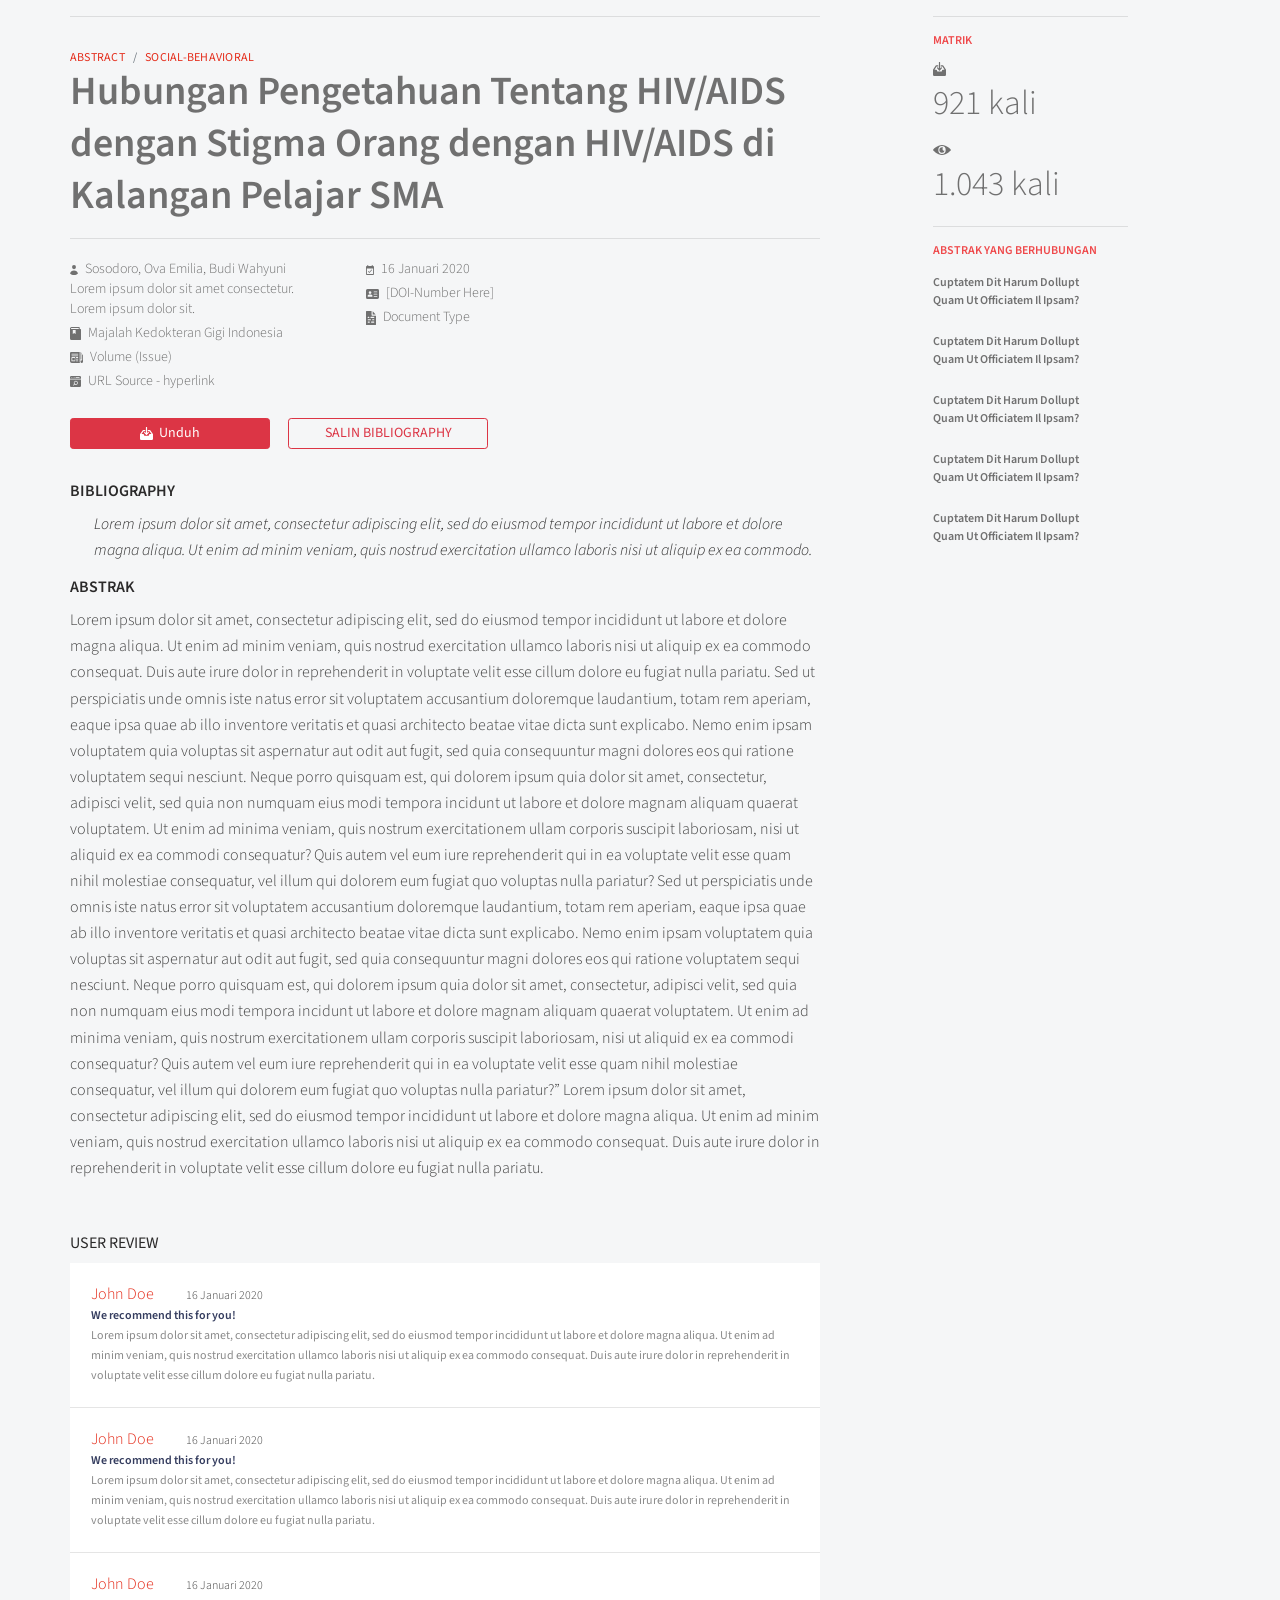
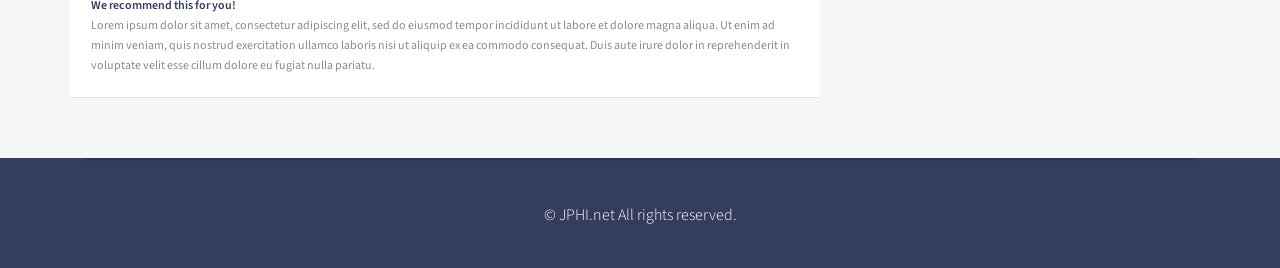
==== commit 2d1a72a0: "update" ====
--- a/abstract-detail.html
+++ b/abstract-detail.html
@@ -23,7 +23,7 @@
   <body>
 
       <!-- header 1 -->
-      <nav class="navbar navbar-expand-lg navbar-light bg-light main-nav">
+      <!-- <nav class="navbar navbar-expand-lg navbar-light bg-light main-nav">
         <a class="navbar-brand" href="index.html">
           <img src="img/logo//JPHIV-INA_LOGO.svg" alt="" srcset="">
         </a>
@@ -81,11 +81,11 @@
           </div>
           <button type="button" class="btn btn-link btn-profil ">JOHN DOE</button>
         </div>
-      </nav>
+      </nav> -->
       <!-- end header 1 -->
   
     <!-- header 2 -->
-    <nav class="navbar navbar-expand-lg navbar-light bg-light sub-nav">
+    <!-- <nav class="navbar navbar-expand-lg navbar-light bg-light sub-nav">
       <div class="container">
 
         <button class="navbar-toggler" type="button" data-toggle="collapse" data-target="#navbarSupportedContent" aria-controls="navbarSupportedContent" aria-expanded="false" aria-label="Toggle navigation">
@@ -132,7 +132,7 @@
           </ul>
         </div>
       </div>
-    </nav>
+    </nav> -->
     <!-- end header 2 -->
     
       <section class="artikel">
@@ -204,6 +204,7 @@
 								magna aliqua. Ut enim ad minim veniam, quis nostrud exercitation ullamco laboris nisi ut aliquip ex ea commodo 
 								consequat. Duis aute irure dolor in reprehenderit in voluptate velit esse cillum dolore eu fugiat nulla pariatu.
                 </p>
+                
               <section id="user-review">
                 <h4 class="user-review-title">USER REVIEW</h4>
                  <div class="user-review">
--- a/css/index.css
+++ b/css/index.css
@@ -7,6 +7,12 @@
 .main-nav .form-inline{
     width: 30%;
     margin-right: 0 !important;
+}
+
+.main-nav .btn-join-us{
+    padding-left: 3%;
+    padding-right: 3%;
+    margin-left: 1%;
 }
 
 .sub-nav{
@@ -276,11 +282,94 @@
 
 /* FOOTER */
 footer hr{
-    width: 450px;
+    width: 100%;
     border-top-width: 3px;
     margin-bottom: 0;
     margin-top: 0;
     padding-bottom: 0;
     padding-top: 0;
 }
-/* END FOOTER */+/* END FOOTER */
+
+/* breakpoint mobile responsive */
+
+.landing .media-body h5{
+    font-size: 12px;
+    font-weight: 600;
+    font-stretch: normal;
+    font-style: normal;
+    line-height: 1.33;
+    letter-spacing: normal;
+    text-align: left;
+    color: #68b4d0;
+}
+
+.landing .media-body h1{
+    font-size: 40px;
+    font-weight: normal;
+    font-stretch: normal;
+    font-style: normal;
+    line-height: 1.33;
+    letter-spacing: normal;
+    text-align: left;
+    color: #ffffff;
+}
+
+.landing-title {
+    font-size: 12px;
+    font-weight: normal;
+    font-stretch: normal;
+    font-style: normal;
+    line-height: 1.5;
+    letter-spacing: normal;
+    text-align: left;
+    color: #ffffff;
+    margin-top: 23px;
+}
+
+.jumbotron{
+    background-image: url(/img/landing-index.png);
+    height: 700px;
+}
+
+.d-flex h6{
+    text-align: center;
+    width: 100%;
+    font-size: 12px;
+    font-weight: normal;
+    font-stretch: normal;
+    font-style: normal;
+    line-height: 1.33;
+    letter-spacing: normal;
+    color: #edebeb;
+}
+
+.d-flex h6 span{
+    font-weight: 600;
+}
+
+.new-entry button{
+    display: none;
+}
+
+.new-entry h3{
+    font-size: 32px;
+    font-weight: bold;
+    font-stretch: normal;
+    font-style: normal;
+    line-height: 1.34;
+    letter-spacing: normal;
+    text-align: left;
+    color: #32a4ce;
+}
+
+.new-entry a{
+    font-size: 24px;
+    font-weight: 600;
+    font-stretch: normal;
+    font-style: normal;
+    line-height: 1.33;
+    letter-spacing: normal;
+    text-align: left;
+    color: #111c4a;
+}
--- a/css/detail.css
+++ b/css/detail.css
@@ -294,3 +294,8 @@
     margin: 0;
 }
 
+/* breakpoint mobile responsive */
+.artikel .space-title{
+    width: 100%;
+}
+
--- a/css/header-footer.css
+++ b/css/header-footer.css
@@ -20,7 +20,7 @@
 }
 
 .main-nav .form-inline{
-    width: 48%;
+    width: 40%;
     padding-left: 3%;
     padding-right: 3%;
 }
@@ -159,7 +159,6 @@
     letter-spacing: 0.6px;
     text-align: left;
     color: #ffffff;
-    margin-right: 2%;
 }
 
 
@@ -176,6 +175,11 @@
     margin-left: 18px;
  }
 
+ .main-nav .btn-outline-secondary:hover{
+     background-color: #ef494b;
+     color: white !important;
+ }
+
  .main-nav .input-group{
      width: 100%;
  }
@@ -211,6 +215,20 @@
 
 /* ###################### END HEADER ################################## */
 
+/* share dropdown */
+.dropdown-menu .fab, .dropdown-menu .fas{
+    margin-right: 3px;
+}
+
+.dropdown.share .dropdown-menu{
+    min-width: 0;
+}
+
+.dropdown.share a{
+    margin-bottom: 0;
+}
+/* end share dropdown */
+
 .page-link{
     background-color: #f5f6f7 !important;
 }
@@ -227,8 +245,13 @@
     font-family: 'Source Sans Pro';
     font-size: 16px;
     font-weight: 300;
-    text-align: left;
+    text-align: center;
     color: #ffffff !important;
     margin-top: 45px;
 }
-/* END FOOTER */+/* END FOOTER */
+
+/* Breakppint mobile responsive */
+.footer hr{
+    width: 100%;
+}
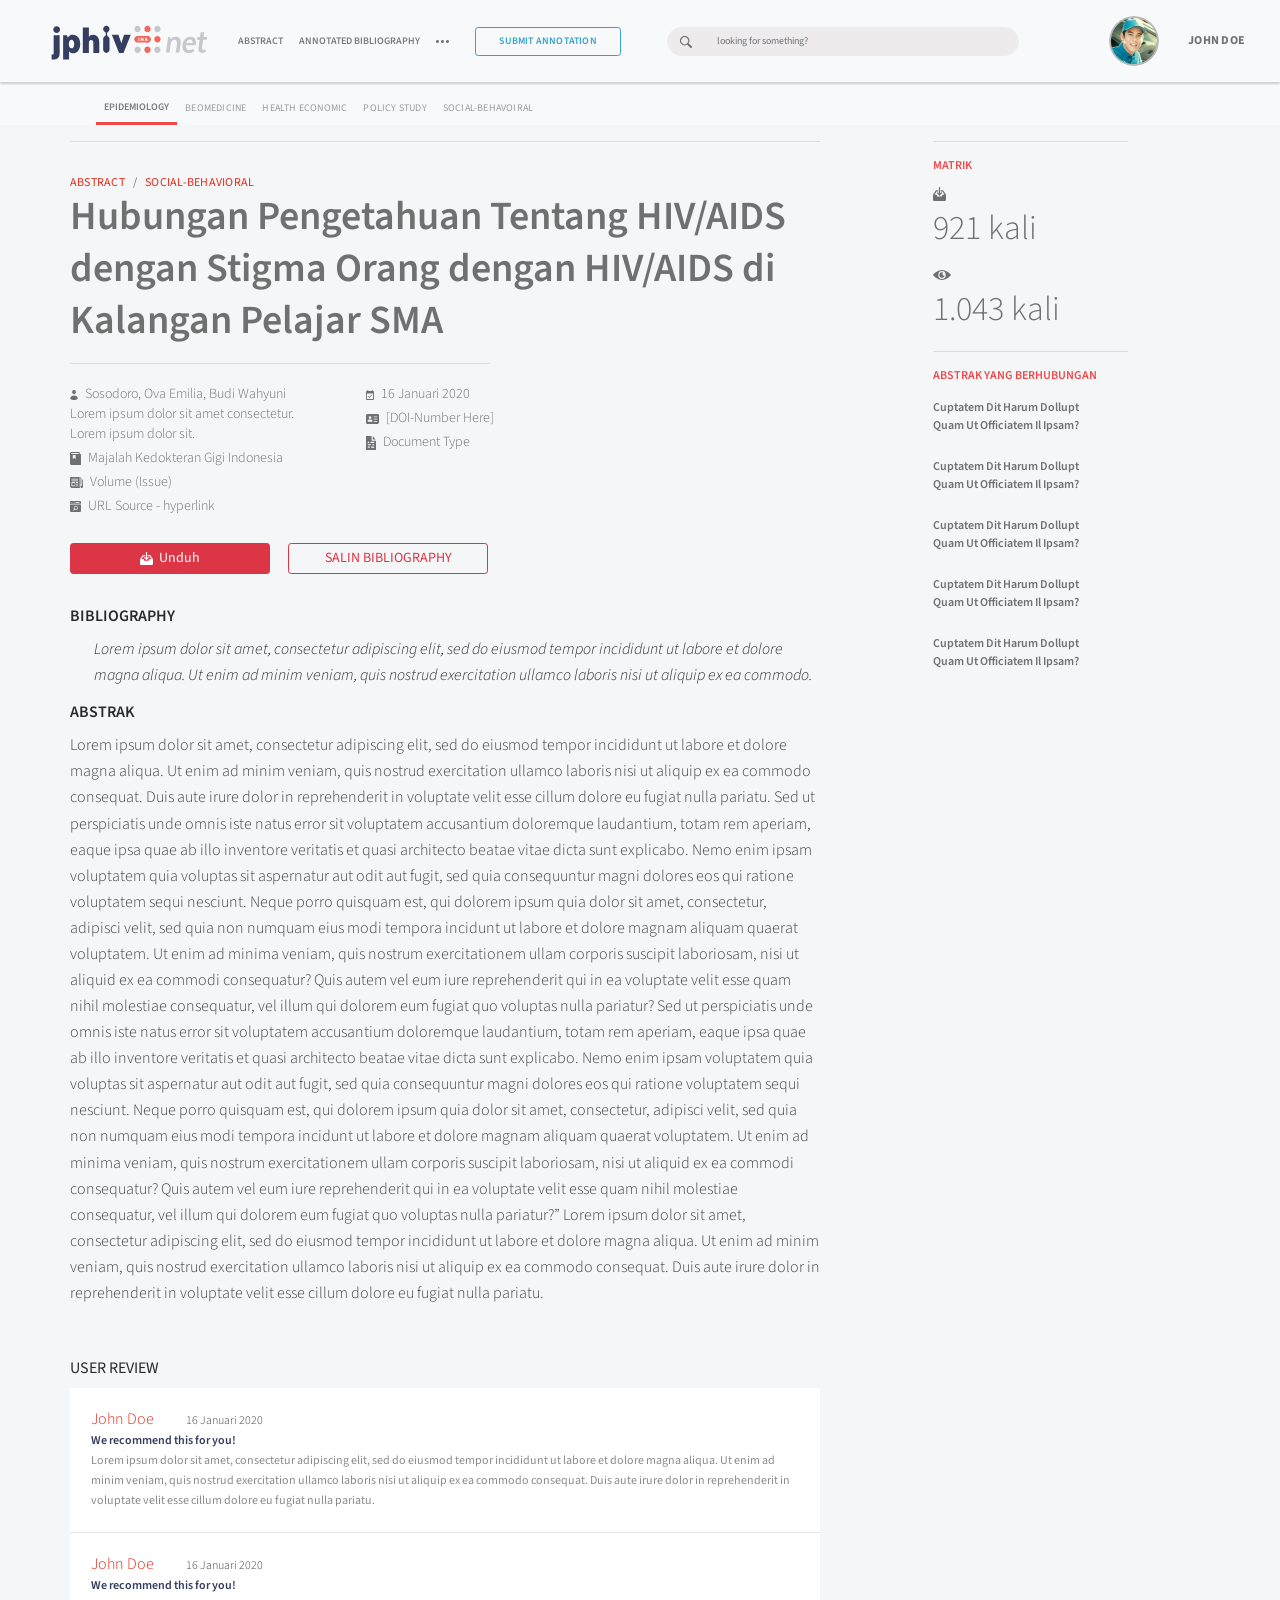
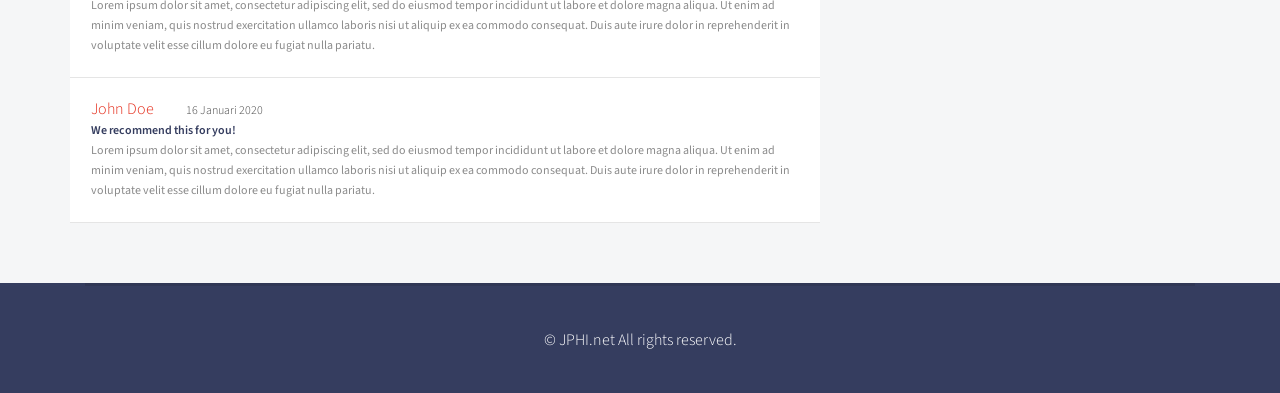
==== commit 572b501d: "update navbar" ====
--- a/abstract-detail.html
+++ b/abstract-detail.html
@@ -23,7 +23,7 @@
   <body>
 
       <!-- header 1 -->
-      <!-- <nav class="navbar navbar-expand-lg navbar-light bg-light main-nav">
+      <nav class="navbar navbar-expand-lg navbar-light bg-light main-nav">
         <a class="navbar-brand" href="index.html">
           <img src="img/logo//JPHIV-INA_LOGO.svg" alt="" srcset="">
         </a>
@@ -81,11 +81,11 @@
           </div>
           <button type="button" class="btn btn-link btn-profil ">JOHN DOE</button>
         </div>
-      </nav> -->
+      </nav>
       <!-- end header 1 -->
   
     <!-- header 2 -->
-    <!-- <nav class="navbar navbar-expand-lg navbar-light bg-light sub-nav">
+    <nav class="navbar navbar-expand-lg navbar-light bg-light sub-nav">
       <div class="container">
 
         <button class="navbar-toggler" type="button" data-toggle="collapse" data-target="#navbarSupportedContent" aria-controls="navbarSupportedContent" aria-expanded="false" aria-label="Toggle navigation">
@@ -132,7 +132,7 @@
           </ul>
         </div>
       </div>
-    </nav> -->
+    </nav>
     <!-- end header 2 -->
     
       <section class="artikel">
--- a/css/index.css
+++ b/css/index.css
@@ -293,83 +293,91 @@
 
 /* breakpoint mobile responsive */
 
-.landing .media-body h5{
-    font-size: 12px;
-    font-weight: 600;
-    font-stretch: normal;
-    font-style: normal;
-    line-height: 1.33;
-    letter-spacing: normal;
-    text-align: left;
-    color: #68b4d0;
-}
-
-.landing .media-body h1{
-    font-size: 40px;
-    font-weight: normal;
-    font-stretch: normal;
-    font-style: normal;
-    line-height: 1.33;
-    letter-spacing: normal;
-    text-align: left;
-    color: #ffffff;
-}
-
-.landing-title {
-    font-size: 12px;
-    font-weight: normal;
-    font-stretch: normal;
-    font-style: normal;
-    line-height: 1.5;
-    letter-spacing: normal;
-    text-align: left;
-    color: #ffffff;
-    margin-top: 23px;
-}
-
-.jumbotron{
-    background-image: url(/img/landing-index.png);
-    height: 700px;
-}
-
-.d-flex h6{
-    text-align: center;
-    width: 100%;
-    font-size: 12px;
-    font-weight: normal;
-    font-stretch: normal;
-    font-style: normal;
-    line-height: 1.33;
-    letter-spacing: normal;
-    color: #edebeb;
-}
-
-.d-flex h6 span{
-    font-weight: 600;
-}
-
-.new-entry button{
-    display: none;
-}
-
-.new-entry h3{
-    font-size: 32px;
-    font-weight: bold;
-    font-stretch: normal;
-    font-style: normal;
-    line-height: 1.34;
-    letter-spacing: normal;
-    text-align: left;
-    color: #32a4ce;
-}
-
-.new-entry a{
-    font-size: 24px;
-    font-weight: 600;
-    font-stretch: normal;
-    font-style: normal;
-    line-height: 1.33;
-    letter-spacing: normal;
-    text-align: left;
-    color: #111c4a;
+@media (max-width:576px){
+
+    
+    .landing .media-body h5{
+        font-size: 12px;
+        font-weight: 600;
+        font-stretch: normal;
+        font-style: normal;
+        line-height: 1.33;
+        letter-spacing: normal;
+        text-align: left;
+        color: #68b4d0;
+    }
+    
+    .landing .media-body h1{
+        font-size: 40px;
+        font-weight: normal;
+        font-stretch: normal;
+        font-style: normal;
+        line-height: 1.33;
+        letter-spacing: normal;
+        text-align: left;
+        color: #ffffff;
+    }
+    
+    .landing-title {
+        font-size: 12px;
+        font-weight: normal;
+        font-stretch: normal;
+        font-style: normal;
+        line-height: 1.5;
+        letter-spacing: normal;
+        text-align: left;
+        color: #ffffff;
+        margin-top: 23px;
+    }
+    
+    .jumbotron{
+        background-image: url(/img/landing-index.png);
+        height: 700px;
+    }
+    
+    .d-flex h6{
+        text-align: center;
+        width: 100%;
+        font-size: 12px;
+        font-weight: normal;
+        font-stretch: normal;
+        font-style: normal;
+        line-height: 1.33;
+        letter-spacing: normal;
+        color: #edebeb;
+    }
+    
+    .d-flex h6 span{
+        font-weight: 600;
+    }
+    
+    .new-entry button{
+        display: none;
+    }
+    
+    .new-entry h3{
+        font-size: 32px;
+        font-weight: bold;
+        font-stretch: normal;
+        font-style: normal;
+        line-height: 1.34;
+        letter-spacing: normal;
+        text-align: left;
+        color: #32a4ce;
+    }
+    
+    .new-entry a{
+        font-size: 24px;
+        font-weight: 600;
+        font-stretch: normal;
+        font-style: normal;
+        line-height: 1.33;
+        letter-spacing: normal;
+        text-align: left;
+        color: #111c4a;
+    }
+
+    .read-more .align-items-end{
+        width: 100%;
+    }
 }
--- a/css/detail.css
+++ b/css/detail.css
@@ -295,7 +295,167 @@
 }
 
 /* breakpoint mobile responsive */
-.artikel .space-title{
-    width: 100%;
-}
-
+
+@media (max-width:576px){
+
+    
+    .artikel .container{
+        padding-left: 15px;
+        padding-right: 15px;
+    }
+    
+    .artikel .w-30{
+        width: 100% !important;
+    }
+    
+    .artikel .space-title{
+        width: 100%;
+    }
+    
+    .artikel h1{
+        font-size: 28px;
+        font-weight: 600;
+        font-stretch: normal;
+        font-style: normal;
+        line-height: 1.21;
+        letter-spacing: normal;
+        text-align: left;
+        color: #353d5f;
+    }
+    
+    .artikel .d-flex{
+        display: inline !important;
+    }
+    
+    .artikel li{
+        font-size: 16px;
+        font-weight: normal;
+        font-stretch: normal;
+        font-style: normal;
+        line-height: 1.31;
+        letter-spacing: normal;
+        text-align: left;
+        color: #2c2b2b;
+    }
+    
+    .artikel .ml-auto{
+        margin-right: auto !important;
+        margin-top: 15px;
+    }
+    
+    .artikel ul .user ,.artikel ul .annotated ,.artikel ul .institusi{
+        text-align: left;
+        line-height: 1.31;
+    }
+    
+    .annotated .abstrak h6{
+        font-weight: 600;
+        font-stretch: normal;
+        font-style: normal;
+        line-height: 1.2;
+        letter-spacing: normal;
+        text-align: left;
+        color: #353d5f;
+    }
+    
+    .user-review-title{
+        font-size: 20px;
+        font-weight: normal;
+        font-stretch: normal;
+        font-style: normal;
+        line-height: 1.2;
+        letter-spacing: normal;
+        text-align: left;
+        color: #353d5f;
+    }
+    
+    .user-review .date{
+        font-size: 16px;
+        font-weight: normal;
+        font-stretch: normal;
+        font-style: normal;
+        line-height: 1.31;
+        letter-spacing: normal;
+        text-align: left;
+        color: #7b7b7b;
+      }
+    
+    
+      .user-review p span{
+        font-size: 16px;
+        font-weight: 600;
+        font-stretch: normal;
+        font-style: normal;
+        line-height: 1.5;
+        letter-spacing: normal;
+        text-align: left;
+        color: #353d5f;
+      }
+    
+    .user-review p{
+        font-size: 16px;
+        font-weight: 300;
+        font-stretch: normal;
+        font-style: normal;
+        line-height: 1.38;
+        letter-spacing: normal;
+        text-align: left;
+        color: #2c2b2b;
+    }
+    
+    .matrik {
+        padding-left: 15px;
+        padding-right: 15px;
+    }
+    
+    .matrik h6 , .matrik .abstrak{
+        display: none;
+    }
+    
+    /* .order-2{
+        order: 0 !important;
+    } */
+    
+    /* .matrik h3{
+        display: inline;
+        margin-top: 20px;
+    }
+    
+    .matrik i{
+        padding-bottom: 10px;
+        margin-bottom: 20px;
+    }
+    
+    .matrik i{
+        position: absolute;
+    } */
+
+    .artikel .btn-danger{
+        width: 146px;
+    }
+
+    .artikel .btn-outline-danger{
+        width: 146px;
+    }
+
+    .artikel .p-biblio{
+        padding-left: 0 !important;
+        margin-bottom: 30px;
+    }
+
+    .artikel h6{
+
+        font-size: 20px;
+        font-weight: 600;
+        font-stretch: normal;
+        font-style: normal;
+        line-height: 1.2;
+        letter-spacing: normal;
+        text-align: left;
+        color: #353d5f;
+    }
+
+
+    
+
+}    
--- a/css/header-footer.css
+++ b/css/header-footer.css
@@ -252,6 +252,139 @@
 /* END FOOTER */
 
 /* Breakppint mobile responsive */
-.footer hr{
-    width: 100%;
+@media(max-width:576px){
+    
+    .footer hr{
+        width: 100%;
+    }
+
+    .sub-nav {
+        display: none;
+    }
+
+    .sub-nav .abstrak{
+        display: none;
+    }
+
+
+    .navbar-collapse{
+        padding-top: 30px;
+        padding-bottom: 30px;
+        width: 300px;
+        /* opacity: 0.95; */
+        box-shadow: 3px 3px 4px 0 rgba(0, 0, 0, 0.17);
+        background-color: #434343;
+        border-radius: 5px;
+    }
+
+    .navbar-nav .nav-link{
+        font-size: 14px;
+        font-weight: bold;
+        font-stretch: normal;
+        font-style: normal;
+        line-height: 1.36;
+        letter-spacing: normal;
+        text-align: left;
+        color: #fafafa !important;
+        padding-left: 30px;
+      }
+
+      .main-nav .btn-outline-secondary{
+        border-radius: 5px !important;
+        border: solid 1px #ffffff !important;
+        color: #ffffff !important;
+        font-size: 14px;
+        font-weight: 600;
+        font-stretch: normal;
+        font-style: normal;
+        line-height: 1.36;
+        letter-spacing: 0.28px;
+        color: #fafafa;
+        margin-left: 30px;
+        margin-right: 30px;
+        margin-bottom: 60px;
+      }
+
+      .main-nav .form-inline{
+          width: 100%;
+          padding-left: 30px;
+          padding-right: 30px;
+          margin-bottom: 30px !important;
+      }
+
+      .main-nav .input-group-text{
+        font-size: 12px;
+        font-weight: normal;
+        font-stretch: normal;
+        font-style: normal;
+        line-height: 1.33;
+        letter-spacing: normal;
+        text-align: center;
+        color: #707070;
+      }
+
+      .main-nav .btn-link{
+        padding-left: 30px;
+        font-size: 15px;
+        font-weight: bold;
+        font-stretch: normal;
+        font-style: normal;
+        line-height: 1.33;
+        letter-spacing: 0.3px;
+        text-align: left;
+        color: #fafafa;
+      }
+
+      .main-nav .btn-join-us{
+        font-size: 15px;
+        font-weight: bold;
+        font-stretch: normal;
+        font-style: normal;
+        line-height: 1.33;
+        letter-spacing: 0.3px;
+        color: #fafafa;
+      }
+
+      .nav-absrtak, .nav-annotated, .nav-about{
+          margin-top: 0;
+          padding-top: 0;
+          padding-bottom: 0;
+          border: 0;
+          background-color: transparent;
+      }
+
+      .nav-absrtak .dropdown-item,.nav-annotated .dropdown-item, .nav-about .dropdown-item{
+        font-size: 12px;
+        font-weight: normal;
+        font-stretch: normal;
+        font-style: normal;
+        line-height: 1.33;
+        letter-spacing: 0.36px;
+        text-align: left;
+        color: #ffffff;
+        padding-left: 30px;
+      }
+
+
+      .dropdown-annotated .dropdown-divider{
+          display: none;          
+      }
+
+      .dropdown-annotated .dropdown-menu{
+          box-shadow: none !important;
+          border: 0;
+          background-color: transparent !important;
+      }
+
+      #search-main-nav{
+          width: 100%;
+      }
+
+      .main-nav .img-profil{
+          margin-left:20px;
+      }
+
+    
+
+
 }
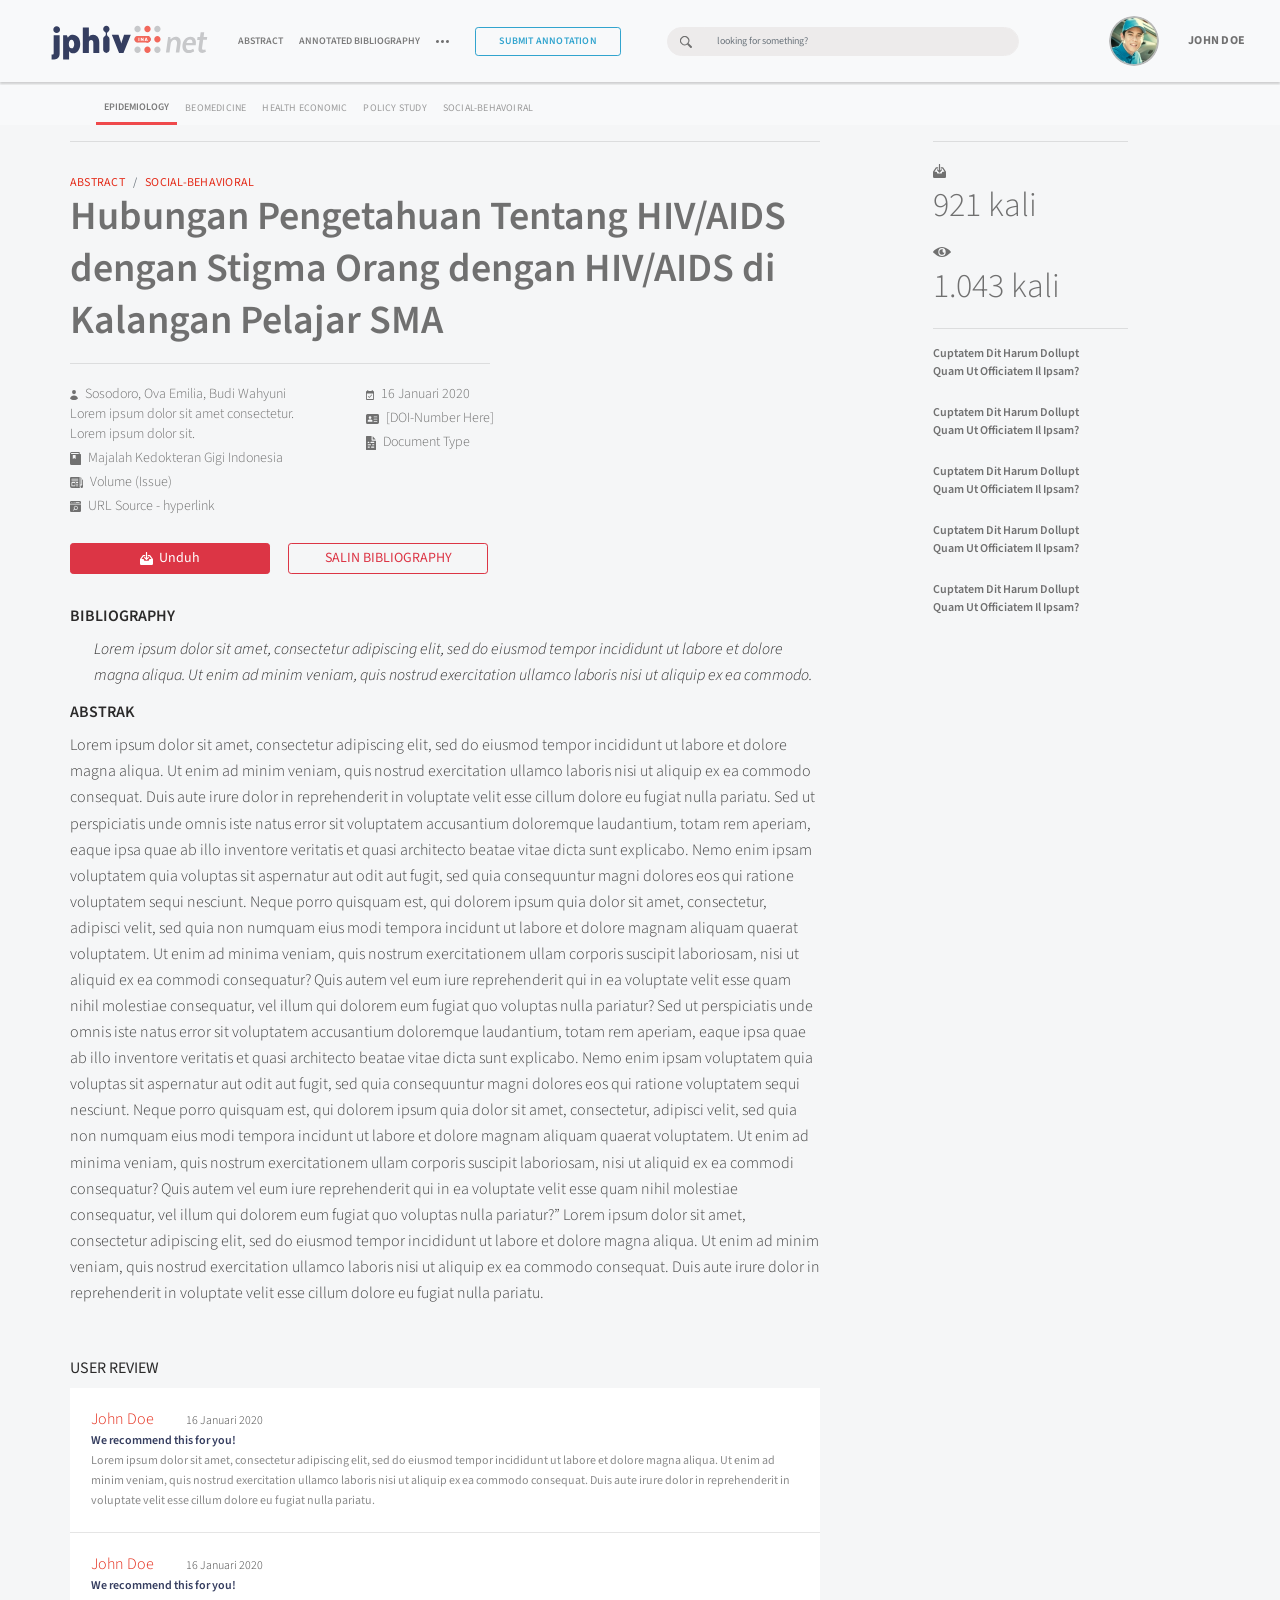
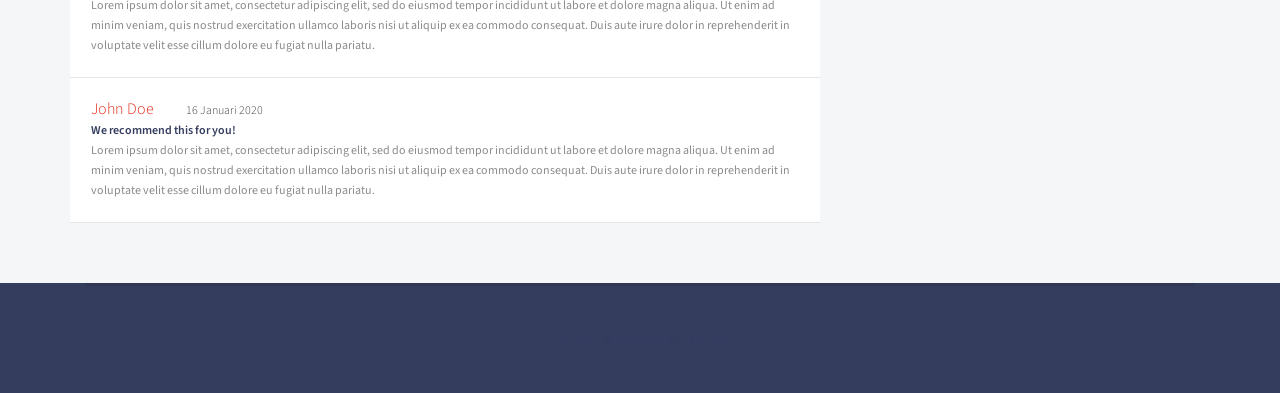
==== commit 5827c020: "fix matrik mobile fix mobile abstrak detail and annotated detail" ====
--- a/abstract-detail.html
+++ b/abstract-detail.html
@@ -152,6 +152,23 @@
 
 							<h1>Hubungan Pengetahuan Tentang HIV/AIDS dengan Stigma Orang dengan HIV/AIDS di Kalangan Pelajar SMA</h1>
               <hr class="space-title">
+
+              <!-- matrik mobile -->
+              <h5 >MATRIK</h5>
+              <div class="d-flex m-matrik bd-highlight">
+                <div class="bd-highlight w-50">
+                  <i><img src="img/download-matrik.svg" alt="" srcset=""></i>
+                  <h3>921 kali</h3>
+                </div>
+                <div class="bd-highlight w-50">
+                  <i><img src="img/eye.svg" alt="" srcset=""></i>
+                  <h3>1.043 kali</h3>
+                </div>
+                <hr>
+              </div>
+              <hr class="hr-mobile">
+              <!-- end matrik mobile -->
+              
               <div class="d-flex bd-highlight">
                 <div class="bd-highlight mr-5 w-30 ">
                   <ul class="list-unstyled ">
--- a/css/detail.css
+++ b/css/detail.css
@@ -455,7 +455,53 @@
         color: #353d5f;
     }
 
-
-    
-
-}    
+    .artikel .m-matrik{
+        display: flex !important;
+    }
+
+    .artikel h5{
+        font-size: 12px;
+        font-weight: 600;
+        font-stretch: normal;
+        font-style: normal;
+        line-height: 1.33;
+        letter-spacing: normal;
+        text-align: left;
+        color: #ef494b;
+    }
+
+    .artikel .m-matrik h3{
+        font-size: 34px;
+        font-weight: 300;
+        font-stretch: normal;
+        font-style: normal;
+        line-height: 1.35;
+        letter-spacing: normal;
+        text-align: left;
+        color: #707070;
+      
+    }
+
+    .matrik hr, .matrik h5, .matrik i, .matrik h3{
+        display: none;
+    }
+
+
+    
+
+}   
+
+/* breakpoint dekstop */
+@media (min-width:1140px){
+    .artikel h5{
+        display: none;
+    }
+
+    .artikel .m-matrik {
+        display: none !important;
+    }
+
+    .hr-mobile{
+        display: none;
+    }
+}
--- a/css/header-footer.css
+++ b/css/header-footer.css
@@ -384,6 +384,18 @@
           margin-left:20px;
       }
 
+      .nav-profil img{
+        width: 50px;
+      }
+
+      .main-nav .navbar-brand img{
+          margin-right: 55px !important;
+      }
+
+      .navbar-toggler{
+          border: 0 !important;
+      }
+
     
 
 
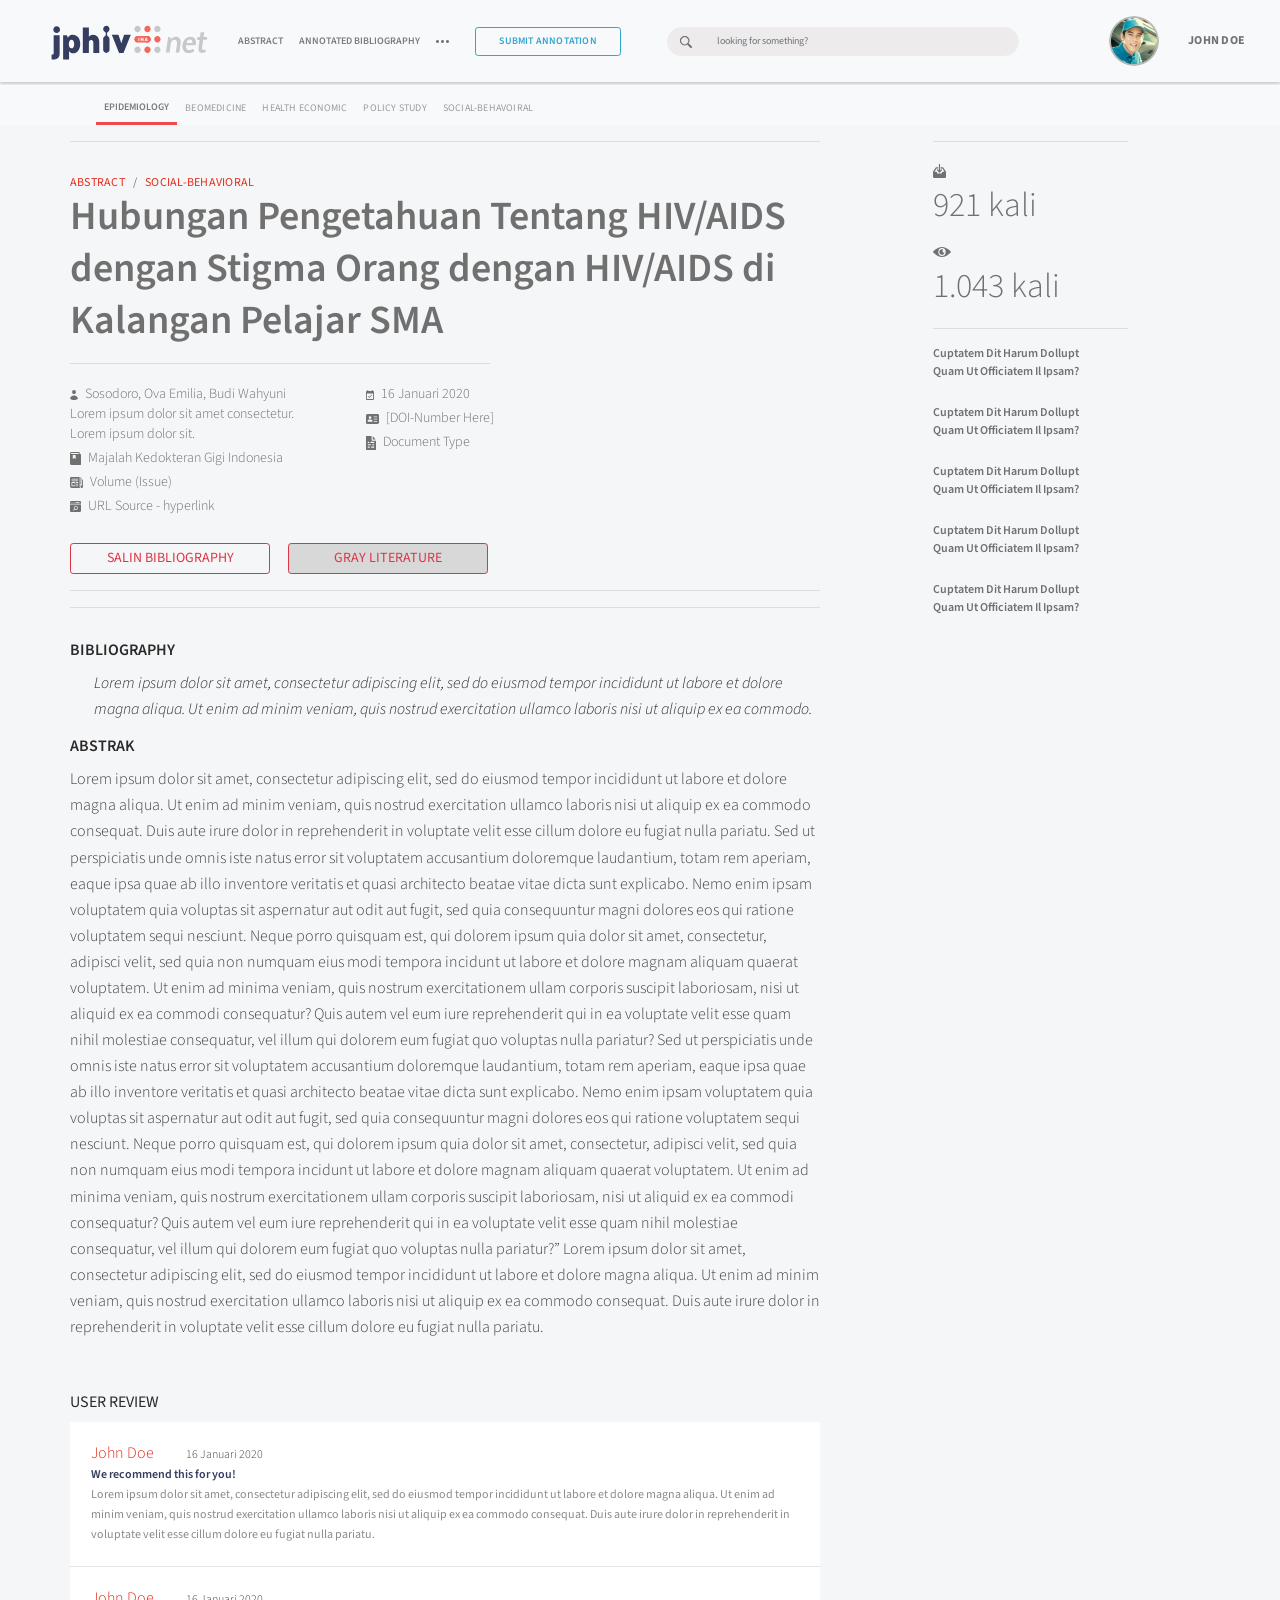
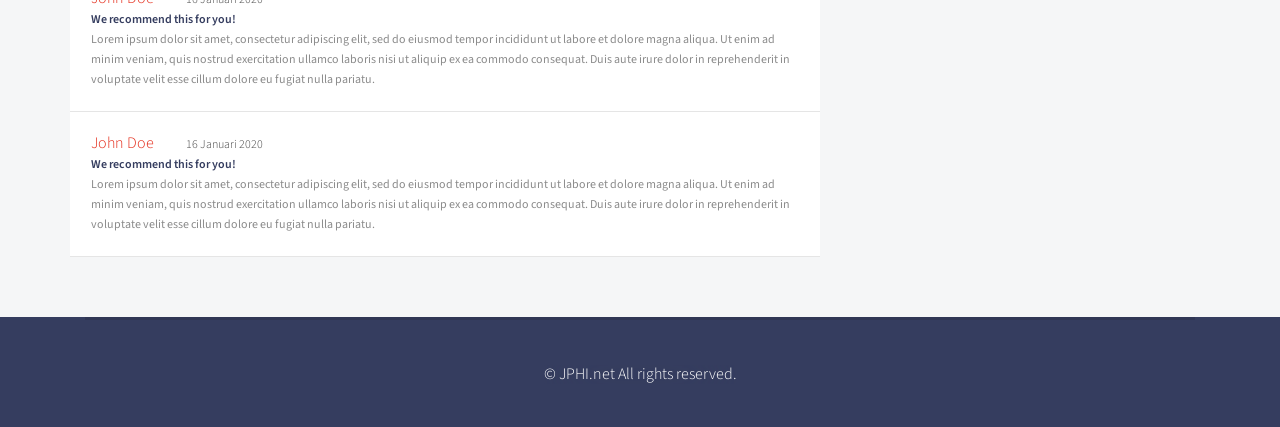
==== commit 357fd191: "update gray literatue" ====
--- a/abstract-detail.html
+++ b/abstract-detail.html
@@ -189,8 +189,20 @@
               <!-- <ul class="list-unstyled">
                 <li class="list-item" id="autor"><i><img src="img/autor.svg" alt="" srcset=""></i>Sosodoro, Ova Emilia, Budi Wahyuni Lorem ipsum dolor sit Lorem, ipsum dolor. amet consectetur. Lorem ipsum dolor sit.</li>
               </ul> -->
-							<button type="button" class="btn btn-danger btn-sm"><i><img src="img/download-light.svg" alt="" srcset=""></i>Unduh</button>
+							
               <button type="button" class="btn btn-outline-danger btn-sm">SALIN BIBLIOGRAPHY</button>
+              <button type="button" class="btn btn-outline-danger gray btn-sm" data-toggle="collapse" data-target="#collapsegray" aria-expanded="false" aria-controls="collapseExample">GRAY LITERATURE</button><hr>
+              <div class="collapse" id="collapsegray">
+                <div class="card card-body">
+                  <h4>Disclaimer</h4>
+                  <p>
+                    Gray Literature merupakan literatur khas lembaga/perpustakaan perguruan tinggi seperti perpustakaan 
+                    universitas, institut, sekolah tinggi, akademi dan politeknik baik yang diterbitkan, maupun yang tidak 
+                    diterbitkan.</p>
+                    <button type="button" class="btn btn-outline-danger btn-sm">DATA</button>
+                </div>
+              </div>
+              <hr class="line-gray">
               <h6 class="biblio">BIBLIOGRAPHY</h6>
               <p class="p-biblio pl-4">
                 Lorem ipsum dolor sit amet, consectetur adipiscing elit, sed do eiusmod tempor incididunt ut labore et dolore magna aliqua. Ut enim ad minim veniam, quis nostrud exercitation ullamco laboris nisi ut aliquip ex ea commodo.
--- a/css/index.css
+++ b/css/index.css
@@ -119,6 +119,15 @@
     padding-left: 0 !important;
     padding-right: 0 !important;
 } */
+
+.main-search .lap-pen button{
+    margin-bottom: 10px;
+    border-top-right-radius: 20px;
+    border-bottom-right-radius: 20px;
+    border-top-left-radius:20px ;
+    border-bottom-left-radius: 20px;
+    background-color: #dc3545;
+}
 
 .main-search{
     margin-top: 35px;
--- a/css/detail.css
+++ b/css/detail.css
@@ -75,6 +75,36 @@
     margin-top: 27px;
 }
 
+.artikel .btn-danger, .artikel .gray{
+    background-color: #d8d8d8;
+}
+
+.artikel .card-body h4{
+    font-size: 20px;
+    font-weight: 600;
+    color: #312f2f;
+}
+
+.artikel .card-body{
+    background-color: #f5f6f7;
+    border: none;
+    padding-left: 0;
+    padding-top: 10px;
+}
+
+.artikel .card-body p{
+    font-family: 'Source Sans Pro';
+    font-size: 15px;
+    text-align: left;
+    color: #646262;
+    margin-bottom: 0;
+}
+
+.artikel .btn-danger, .artikel .line-gray {
+    margin-top: 0 !important;
+    margin-bottom: 0 !important;
+}
+
 .artikel button img{
     padding-right: 6.4px;
 }
